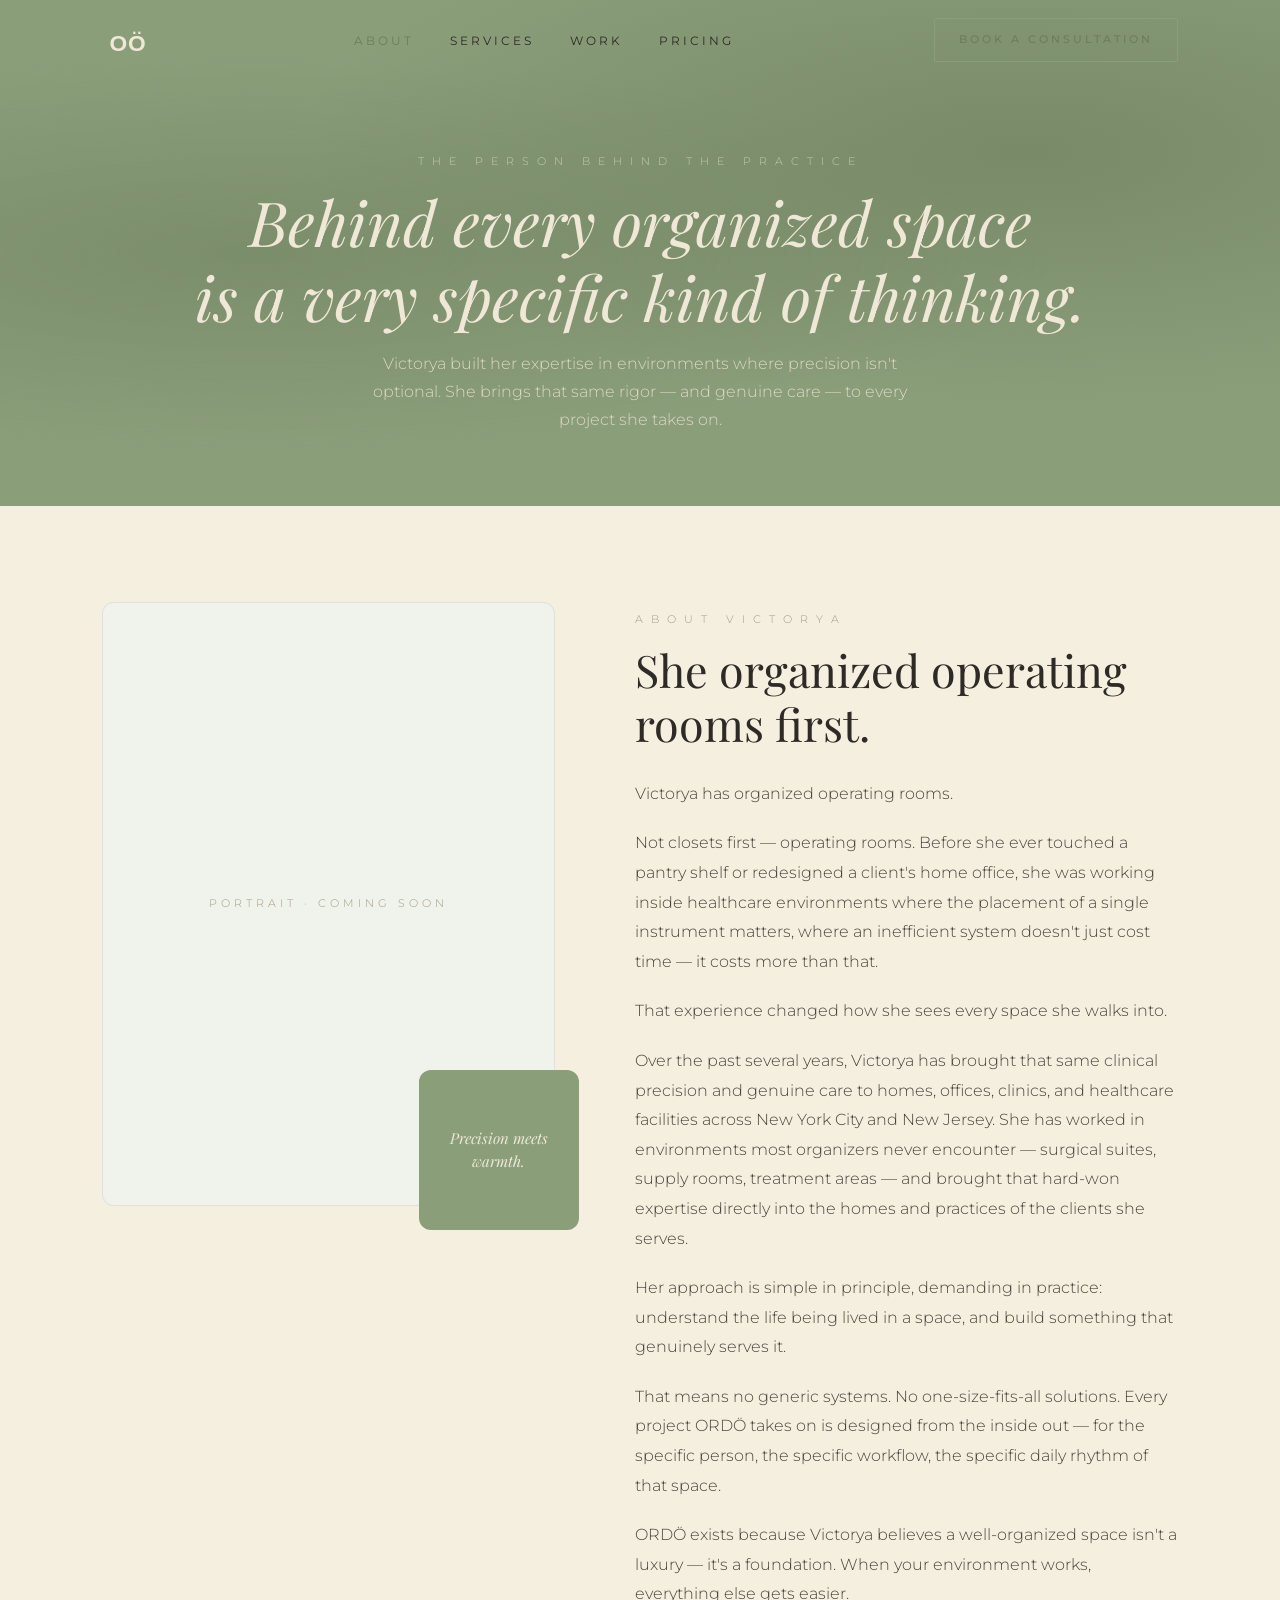
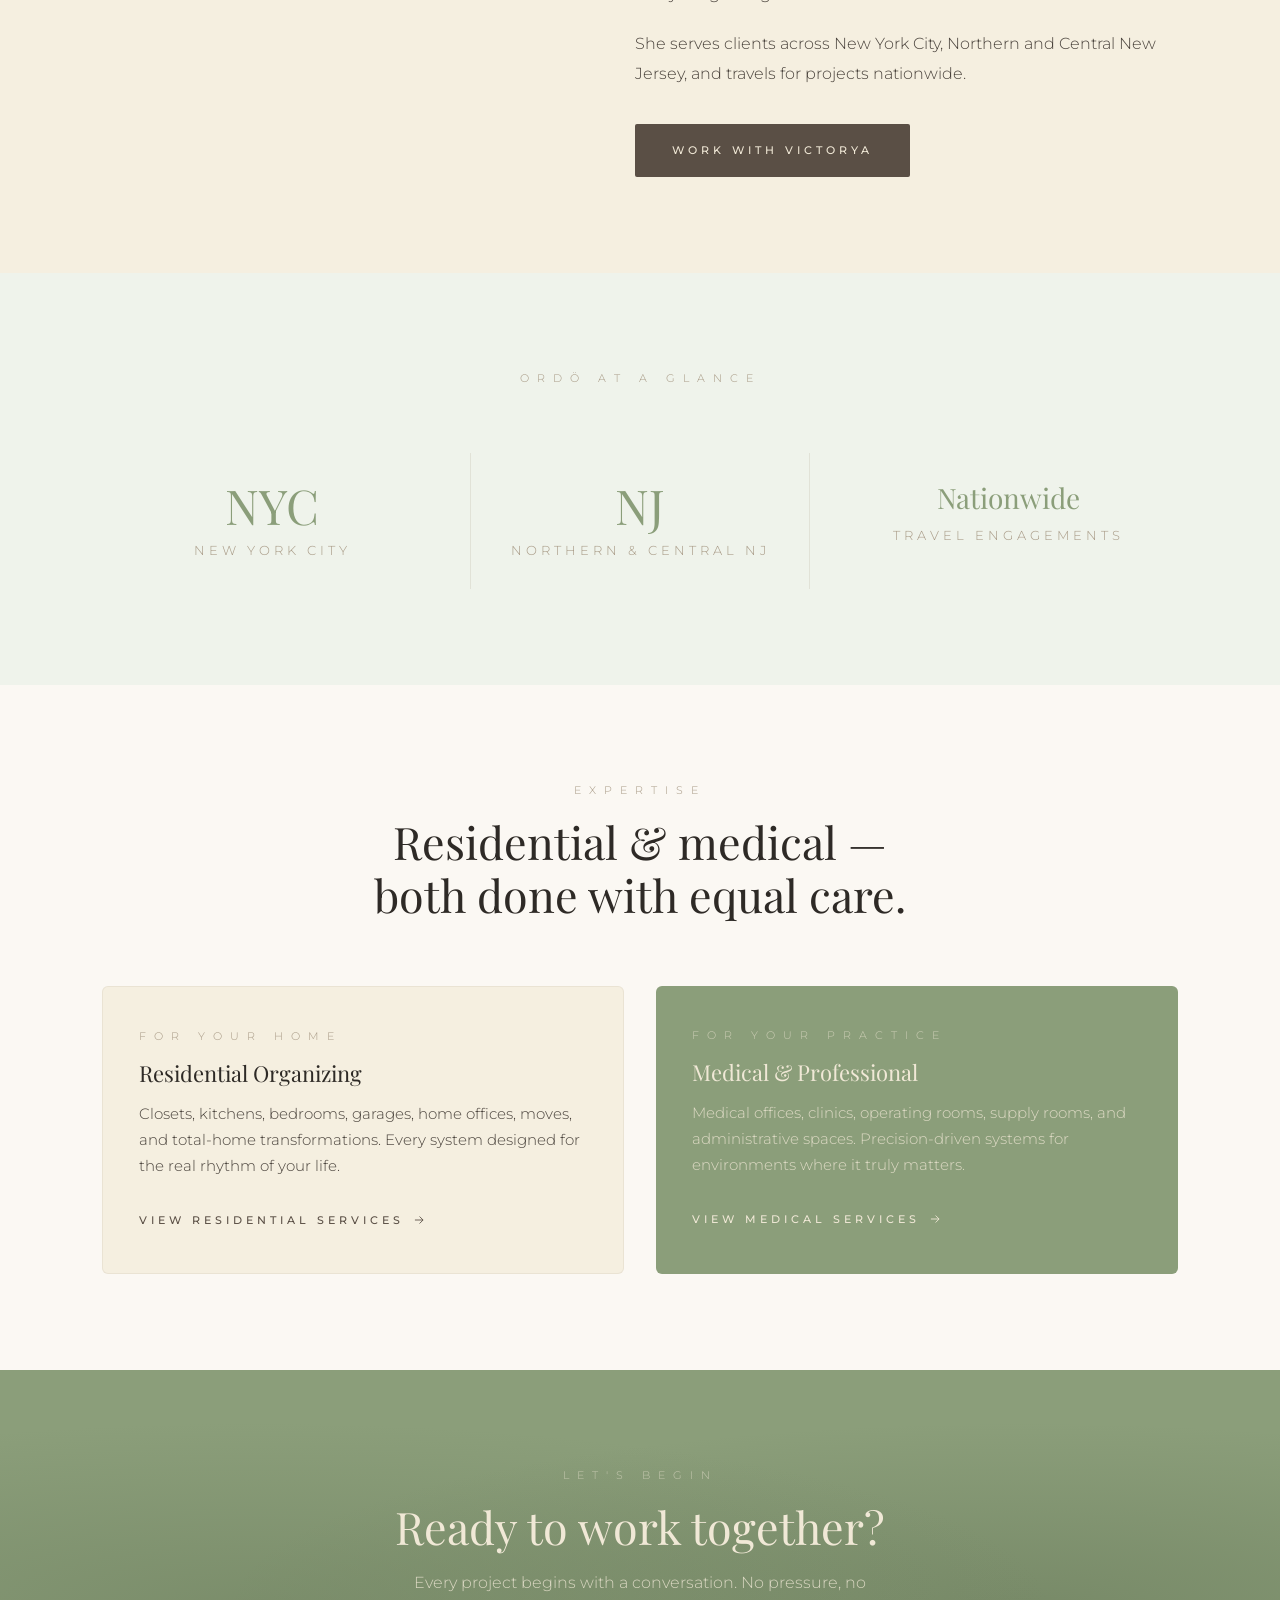
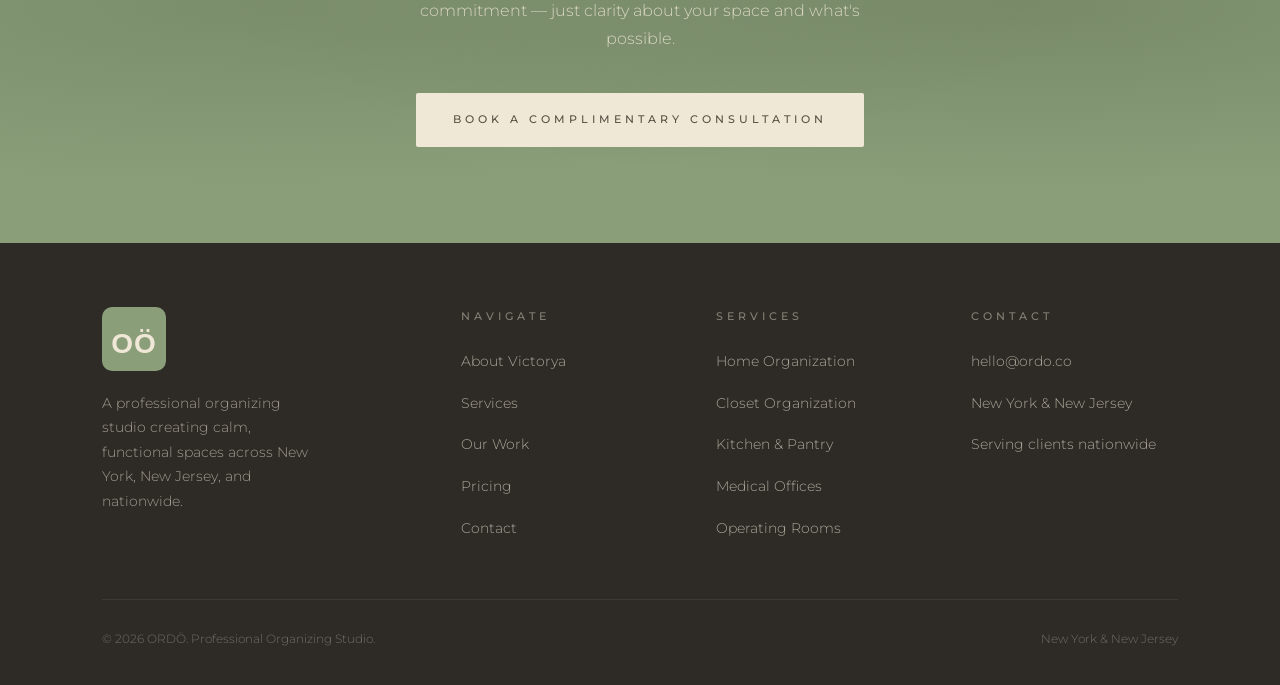
==== about.html @ 3a84edd9 "Phase 2 complete: full website build — all pages, CSS design system, and JS Built all six pages (ind" ====
<!DOCTYPE html>
<html lang="en">
<head>
  <meta charset="UTF-8">
  <meta name="viewport" content="width=device-width, initial-scale=1.0">
  <title>About Victorya · ORDÖ Professional Organizing</title>
  <meta name="description" content="Meet Victorya — the professional organizer behind ORDÖ. With experience in operating rooms, clinics, and luxury residences across NYC and NJ, she brings precision and care to every space.">
  <link rel="canonical" href="https://ordo.co/about.html">
  <link rel="icon" type="image/svg+xml" href="brand/logo/ordo-favicon.svg">
  <link rel="stylesheet" href="css/style.css">
</head>
<body>

  <!-- Navigation -->
  <header class="nav" id="nav">
    <div class="container">
      <a href="index.html" class="nav-logo" aria-label="ORDÖ Home">
        <img src="brand/logo/ordo-favicon.svg" alt="ORDÖ">
      </a>
      <ul class="nav-links" role="list">
        <li><a href="about.html" class="active">About</a></li>
        <li><a href="services.html">Services</a></li>
        <li><a href="gallery.html">Work</a></li>
        <li><a href="pricing.html">Pricing</a></li>
      </ul>
      <a href="contact.html" class="btn-nav">Book a Consultation</a>
      <button class="nav-toggle" id="nav-toggle" aria-label="Open navigation menu" aria-expanded="false">
        <span></span><span></span><span></span>
      </button>
    </div>
  </header>

  <!-- Mobile Drawer -->
  <div class="nav-drawer" id="nav-drawer" role="dialog" aria-label="Navigation menu" aria-hidden="true">
    <button class="nav-drawer-close" id="nav-drawer-close" aria-label="Close navigation menu">&times;</button>
    <nav>
      <a href="about.html">About</a>
      <a href="services.html">Services</a>
      <a href="gallery.html">Work</a>
      <a href="pricing.html">Pricing</a>
    </nav>
    <a href="contact.html" class="btn btn-dark">Book a Consultation</a>
  </div>

  <main>

    <!-- ── Page Hero ── -->
    <div class="page-hero">
      <div class="container">
        <span class="eyebrow" style="color:rgba(240,232,214,.65)">The Person Behind the Practice</span>
        <h1>Behind every organized space<br>is a very specific kind of thinking.</h1>
        <p>Victorya built her expertise in environments where precision isn't optional. She brings that same rigor — and genuine care — to every project she takes on.</p>
      </div>
    </div>

    <!-- ── About Content ── -->
    <section class="section-cream" aria-label="About Victorya">
      <div class="container">
        <div class="about-grid">

          <!-- Image -->
          <div class="about-image-wrap fade-up">
            <div class="about-image-placeholder" role="img" aria-label="Portrait of Victorya — coming soon">
              <span>Portrait · Coming Soon</span>
            </div>
            <div class="about-accent">
              <p>Precision meets warmth.</p>
            </div>
          </div>

          <!-- Text -->
          <div class="about-content fade-up">
            <span class="eyebrow">About Victorya</span>
            <h2>She organized operating rooms first.</h2>

            <p>Victorya has organized operating rooms.</p>

            <p>Not closets first — operating rooms. Before she ever touched a pantry shelf or redesigned a client's home office, she was working inside healthcare environments where the placement of a single instrument matters, where an inefficient system doesn't just cost time — it costs more than that.</p>

            <p>That experience changed how she sees every space she walks into.</p>

            <p>Over the past several years, Victorya has brought that same clinical precision and genuine care to homes, offices, clinics, and healthcare facilities across New York City and New Jersey. She has worked in environments most organizers never encounter — surgical suites, supply rooms, treatment areas — and brought that hard-won expertise directly into the homes and practices of the clients she serves.</p>

            <p>Her approach is simple in principle, demanding in practice: understand the life being lived in a space, and build something that genuinely serves it.</p>

            <p>That means no generic systems. No one-size-fits-all solutions. Every project ORDÖ takes on is designed from the inside out — for the specific person, the specific workflow, the specific daily rhythm of that space.</p>

            <p>ORDÖ exists because Victorya believes a well-organized space isn't a luxury — it's a foundation. When your environment works, everything else gets easier.</p>

            <p>She serves clients across New York City, Northern and Central New Jersey, and travels for projects nationwide.</p>

            <a href="contact.html" class="btn btn-dark">Work with Victorya</a>
          </div>

        </div>
      </div>
    </section>

    <!-- ── Credentials Strip ── -->
    <section class="section-tint" aria-label="ORDÖ at a glance">
      <div class="container">
        <div class="section-header fade-up">
          <span class="eyebrow">ORDÖ at a Glance</span>
        </div>
        <div class="grid-3 fade-up">
          <div style="text-align:center; padding: 28px 20px;">
            <div style="font-family:var(--font-display); font-size:48px; font-weight:400; color:var(--sage); line-height:1; margin-bottom:10px;">NYC</div>
            <div style="font-size:13px; letter-spacing:4px; text-transform:uppercase; color:var(--taupe);">New York City</div>
          </div>
          <div style="text-align:center; padding: 28px 20px; border-left:1px solid rgba(168,154,134,.2); border-right:1px solid rgba(168,154,134,.2);">
            <div style="font-family:var(--font-display); font-size:48px; font-weight:400; color:var(--sage); line-height:1; margin-bottom:10px;">NJ</div>
            <div style="font-size:13px; letter-spacing:4px; text-transform:uppercase; color:var(--taupe);">Northern &amp; Central NJ</div>
          </div>
          <div style="text-align:center; padding: 28px 20px;">
            <div style="font-family:var(--font-display); font-size:28px; font-weight:400; color:var(--sage); line-height:1.2; margin-bottom:10px;">Nationwide</div>
            <div style="font-size:13px; letter-spacing:4px; text-transform:uppercase; color:var(--taupe);">Travel Engagements</div>
          </div>
        </div>
      </div>
    </section>

    <!-- ── Dual Expertise Preview ── -->
    <section class="section-linen" aria-label="Areas of expertise">
      <div class="container">
        <div class="section-header fade-up">
          <span class="eyebrow">Expertise</span>
          <h2>Residential &amp; medical —<br>both done with equal care.</h2>
        </div>
        <div class="grid-2 fade-up">
          <div style="padding: 40px 36px; background: var(--cream); border-radius: var(--radius); border: 1px solid rgba(168,154,134,.15);">
            <span class="eyebrow">For Your Home</span>
            <h3 style="font-size:22px; margin-bottom:14px;">Residential Organizing</h3>
            <p style="font-size:15px; margin-bottom:24px;">Closets, kitchens, bedrooms, garages, home offices, moves, and total-home transformations. Every system designed for the real rhythm of your life.</p>
            <a href="services.html#residential" style="font-size:11px; font-weight:500; letter-spacing:4px; text-transform:uppercase; color:var(--espresso); display:inline-flex; align-items:center; gap:8px; transition:gap .2s;" onmouseover="this.style.gap='14px'" onmouseout="this.style.gap='8px'">
              View Residential Services
              <svg viewBox="0 0 24 24" fill="none" stroke="currentColor" stroke-width="1.5" width="14" height="14" aria-hidden="true"><path d="M5 12h14M13 6l6 6-6 6"/></svg>
            </a>
          </div>
          <div style="padding: 40px 36px; background: var(--sage); border-radius: var(--radius);">
            <span class="eyebrow" style="color:rgba(240,232,214,.65);">For Your Practice</span>
            <h3 style="font-size:22px; margin-bottom:14px; color:var(--ivory);">Medical &amp; Professional</h3>
            <p style="font-size:15px; color:rgba(240,232,214,.82); margin-bottom:24px;">Medical offices, clinics, operating rooms, supply rooms, and administrative spaces. Precision-driven systems for environments where it truly matters.</p>
            <a href="services.html#medical" style="font-size:11px; font-weight:500; letter-spacing:4px; text-transform:uppercase; color:var(--ivory); display:inline-flex; align-items:center; gap:8px; transition:gap .2s;" onmouseover="this.style.gap='14px'" onmouseout="this.style.gap='8px'">
              View Medical Services
              <svg viewBox="0 0 24 24" fill="none" stroke="currentColor" stroke-width="1.5" width="14" height="14" aria-hidden="true"><path d="M5 12h14M13 6l6 6-6 6"/></svg>
            </a>
          </div>
        </div>
      </div>
    </section>

    <!-- ── CTA ── -->
    <section class="cta-section" aria-label="Work with Victorya">
      <div class="container">
        <span class="eyebrow" style="color:rgba(240,232,214,.6)">Let's Begin</span>
        <h2>Ready to work together?</h2>
        <p>Every project begins with a conversation. No pressure, no commitment — just clarity about your space and what's possible.</p>
        <a href="contact.html" class="btn btn-primary">Book a Complimentary Consultation</a>
      </div>
    </section>

  </main>

  <!-- ── Footer ── -->
  <footer>
    <div class="container">
      <div class="footer-grid">
        <div>
          <div class="footer-logo">
            <img src="brand/logo/ordo-favicon.svg" alt="ORDÖ">
          </div>
          <p class="footer-tagline">A professional organizing studio creating calm, functional spaces across New York, New Jersey, and nationwide.</p>
        </div>
        <div class="footer-col">
          <h5>Navigate</h5>
          <ul role="list">
            <li><a href="about.html">About Victorya</a></li>
            <li><a href="services.html">Services</a></li>
            <li><a href="gallery.html">Our Work</a></li>
            <li><a href="pricing.html">Pricing</a></li>
            <li><a href="contact.html">Contact</a></li>
          </ul>
        </div>
        <div class="footer-col">
          <h5>Services</h5>
          <ul role="list">
            <li><a href="services.html#residential">Home Organization</a></li>
            <li><a href="services.html#residential">Closet Organization</a></li>
            <li><a href="services.html#residential">Kitchen &amp; Pantry</a></li>
            <li><a href="services.html#medical">Medical Offices</a></li>
            <li><a href="services.html#medical">Operating Rooms</a></li>
          </ul>
        </div>
        <div class="footer-col">
          <h5>Contact</h5>
          <ul role="list">
            <li><a href="mailto:hello@ordo.co">hello@ordo.co</a></li>
            <li><a href="contact.html">New York &amp; New Jersey</a></li>
            <li><a href="contact.html">Serving clients nationwide</a></li>
          </ul>
        </div>
      </div>
      <div class="footer-bottom">
        <p>&copy; 2026 ORDÖ. Professional Organizing Studio.</p>
        <p>New York &amp; New Jersey</p>
      </div>
    </div>
  </footer>

  <script src="js/main.js"></script>
</body>
</html>
---- css/style.css ----
/* ─────────────────────────────────────────────
   ORDÖ · Design System
   ───────────────────────────────────────────── */

@import url('https://fonts.googleapis.com/css2?family=Playfair+Display:ital,wght@0,400;0,500;0,600;1,400;1,500&family=Montserrat:wght@200;300;400;500;600;700&display=swap');

/* ── Variables ── */
:root {
  --sage:        #8B9E7A;
  --sage-dark:   #6B7D5C;
  --sage-pale:   #C8D4BD;
  --sage-tint:   #EFF3EB;
  --cream:       #F5EFE0;
  --linen:       #FBF8F3;
  --ivory:       #F0E8D6;
  --charcoal:    #2E2A26;
  --charcoal-lt: #4A433C;
  --taupe:       #A89A86;
  --espresso:    #5A4F45;
  --white:       #FFFFFF;

  --font-display: 'Playfair Display', Georgia, serif;
  --font-body:    'Montserrat', Helvetica, Arial, sans-serif;

  --radius:   6px;
  --radius-lg: 12px;
  --shadow:   0 2px 24px rgba(46,42,38,.07);
  --shadow-md: 0 8px 40px rgba(46,42,38,.11);

  --nav-h: 80px;
  --max-w: 1140px;
  --section-py: 96px;
}

/* ── Reset ── */
*, *::before, *::after { box-sizing: border-box; margin: 0; padding: 0; }
html { scroll-behavior: smooth; -webkit-font-smoothing: antialiased; }
body {
  font-family: var(--font-body);
  font-weight: 300;
  font-size: 17px;
  line-height: 1.75;
  color: var(--charcoal);
  background: var(--cream);
}
img { display: block; max-width: 100%; }
a { color: inherit; text-decoration: none; }
ul { list-style: none; }
button { cursor: pointer; border: none; background: none; font-family: inherit; }

/* ── Typography ── */
h1, h2, h3, h4 {
  font-family: var(--font-display);
  font-weight: 400;
  line-height: 1.2;
  color: var(--charcoal);
}
h1 { font-size: clamp(36px, 5vw, 62px); }
h2 { font-size: clamp(28px, 3.5vw, 46px); }
h3 { font-size: clamp(20px, 2.5vw, 28px); }
h4 { font-size: 20px; }
p  { color: var(--charcoal-lt); }

.eyebrow {
  font-size: 11px;
  font-weight: 300;
  letter-spacing: 8px;
  text-transform: uppercase;
  color: var(--taupe);
  display: block;
  margin-bottom: 14px;
}
.lead {
  font-size: 19px;
  line-height: 1.8;
  color: var(--charcoal-lt);
  max-width: 640px;
}

/* ── Layout ── */
.container {
  width: 100%;
  max-width: var(--max-w);
  margin: 0 auto;
  padding: 0 32px;
}
section { padding: var(--section-py) 0; }
.section-linen  { background: var(--linen); }
.section-sage   { background: var(--sage); }
.section-cream  { background: var(--cream); }
.section-tint   { background: var(--sage-tint); }

.grid-2 { display: grid; grid-template-columns: 1fr 1fr; gap: 32px; }
.grid-3 { display: grid; grid-template-columns: repeat(3, 1fr); gap: 28px; }
.grid-4 { display: grid; grid-template-columns: repeat(4, 1fr); gap: 24px; }

/* ── Navigation ── */
.nav {
  position: fixed;
  top: 0; left: 0; right: 0;
  z-index: 100;
  height: var(--nav-h);
  display: flex;
  align-items: center;
  transition: background .35s ease, box-shadow .35s ease;
}
.nav.scrolled {
  background: rgba(245,239,224,.96);
  backdrop-filter: blur(12px);
  box-shadow: 0 1px 0 rgba(168,154,134,.2);
}
.nav .container {
  display: flex;
  align-items: center;
  justify-content: space-between;
}
.nav-logo {
  height: 52px;
  width: 52px;
  border-radius: 8px;
  overflow: hidden;
  flex-shrink: 0;
}
.nav-logo img { width: 100%; height: 100%; object-fit: cover; }
.nav-links {
  display: flex;
  align-items: center;
  gap: 36px;
}
.nav-links a {
  font-size: 12px;
  font-weight: 400;
  letter-spacing: 3px;
  text-transform: uppercase;
  color: var(--charcoal);
  transition: color .2s;
  position: relative;
}
.nav-links a::after {
  content: '';
  position: absolute;
  bottom: -3px; left: 0; right: 0;
  height: 1px;
  background: var(--sage);
  transform: scaleX(0);
  transform-origin: left;
  transition: transform .25s ease;
}
.nav-links a:hover { color: var(--sage-dark); }
.nav-links a:hover::after { transform: scaleX(1); }
.nav .btn-nav {
  font-size: 11px;
  font-weight: 500;
  letter-spacing: 3px;
  text-transform: uppercase;
  padding: 11px 24px;
  border: 1px solid var(--sage);
  color: var(--sage-dark);
  border-radius: 2px;
  transition: all .25s;
}
.nav .btn-nav:hover {
  background: var(--sage);
  color: var(--ivory);
}
.nav-toggle {
  display: none;
  flex-direction: column;
  gap: 5px;
  padding: 4px;
}
.nav-toggle span {
  display: block;
  width: 24px;
  height: 1.5px;
  background: var(--charcoal);
  transition: all .3s;
}

/* ── Hero ── */
.hero {
  min-height: 100vh;
  background: var(--sage);
  background-image:
    radial-gradient(ellipse at 15% 60%, rgba(107,125,92,.55) 0%, transparent 55%),
    radial-gradient(ellipse at 85% 25%, rgba(139,158,122,.35) 0%, transparent 50%),
    radial-gradient(ellipse at 55% 85%, rgba(91,108,77,.45) 0%, transparent 50%);
  display: flex;
  align-items: center;
  justify-content: center;
  text-align: center;
  padding: calc(var(--nav-h) + 60px) 32px 80px;
  position: relative;
  overflow: hidden;
}
.hero::before {
  content: '';
  position: absolute;
  inset: 0;
  background: url("data:image/svg+xml,%3Csvg xmlns='http://www.w3.org/2000/svg' width='400' height='400'%3E%3Cfilter id='n'%3E%3CfeTurbulence type='fractalNoise' baseFrequency='0.65' numOctaves='4' seed='5'/%3E%3CfeColorMatrix values='0 0 0 0 0 0 0 0 0 0 0 0 0 0 0 0 0 0 0.04 0'/%3E%3C/filter%3E%3Crect width='100%25' height='100%25' filter='url(%23n)'/%3E%3C/svg%3E");
  pointer-events: none;
}
.hero-inner { position: relative; max-width: 800px; }
.hero-logo {
  width: clamp(160px, 30vw, 260px);
  border-radius: var(--radius-lg);
  margin: 0 auto 44px;
  box-shadow: 0 8px 48px rgba(46,42,38,.2);
}
.hero h1 {
  color: var(--ivory);
  font-style: italic;
  font-weight: 400;
  margin-bottom: 22px;
}
.hero p {
  color: rgba(240,232,214,.82);
  font-size: 16px;
  font-weight: 300;
  letter-spacing: .5px;
  max-width: 520px;
  margin: 0 auto 44px;
}
.hero-btns {
  display: flex;
  gap: 16px;
  justify-content: center;
  flex-wrap: wrap;
}

/* ── Buttons ── */
.btn {
  display: inline-block;
  font-family: var(--font-body);
  font-size: 11px;
  font-weight: 500;
  letter-spacing: 4px;
  text-transform: uppercase;
  padding: 16px 36px;
  border-radius: 2px;
  transition: all .25s ease;
  white-space: nowrap;
}
.btn-primary {
  background: var(--ivory);
  color: var(--espresso);
  border: 1px solid transparent;
}
.btn-primary:hover {
  background: transparent;
  border-color: var(--ivory);
  color: var(--ivory);
}
.btn-outline-light {
  background: transparent;
  color: var(--ivory);
  border: 1px solid rgba(240,232,214,.5);
}
.btn-outline-light:hover {
  background: rgba(240,232,214,.12);
  border-color: var(--ivory);
}
.btn-dark {
  background: var(--espresso);
  color: var(--ivory);
  border: 1px solid transparent;
}
.btn-dark:hover {
  background: var(--charcoal);
}
.btn-outline-dark {
  background: transparent;
  color: var(--espresso);
  border: 1px solid var(--espresso);
}
.btn-outline-dark:hover {
  background: var(--espresso);
  color: var(--ivory);
}
.btn-sage {
  background: var(--sage);
  color: var(--ivory);
  border: 1px solid transparent;
}
.btn-sage:hover { background: var(--sage-dark); }

/* ── Section headers ── */
.section-header {
  text-align: center;
  margin-bottom: 64px;
}
.section-header h2 { margin-bottom: 16px; }
.section-header .lead {
  margin: 0 auto;
  font-size: 17px;
}

/* ── Dual expertise cards ── */
.expertise-grid {
  display: grid;
  grid-template-columns: 1fr 1fr;
  gap: 0;
  border-radius: var(--radius-lg);
  overflow: hidden;
  box-shadow: var(--shadow-md);
}
.expertise-card {
  padding: 64px 52px;
  display: flex;
  flex-direction: column;
  gap: 20px;
}
.expertise-card.residential { background: var(--linen); }
.expertise-card.medical     { background: var(--sage); }
.expertise-card .tag {
  font-size: 10px;
  font-weight: 500;
  letter-spacing: 6px;
  text-transform: uppercase;
}
.expertise-card.residential .tag { color: var(--taupe); }
.expertise-card.medical     .tag { color: rgba(240,232,214,.7); }
.expertise-card h3 { line-height: 1.25; }
.expertise-card.medical h3 { color: var(--ivory); }
.expertise-card p { font-size: 15px; line-height: 1.8; }
.expertise-card.medical p { color: rgba(240,232,214,.82); }
.expertise-link {
  font-size: 11px;
  font-weight: 500;
  letter-spacing: 4px;
  text-transform: uppercase;
  display: inline-flex;
  align-items: center;
  gap: 10px;
  margin-top: 8px;
  transition: gap .2s;
}
.expertise-card.residential .expertise-link { color: var(--espresso); }
.expertise-card.medical     .expertise-link { color: var(--ivory); }
.expertise-link:hover { gap: 16px; }

/* ── Process steps ── */
.process-grid {
  display: grid;
  grid-template-columns: repeat(3, 1fr);
  gap: 2px;
}
.process-step {
  padding: 52px 40px;
  background: var(--linen);
  position: relative;
}
.process-step:nth-child(2) { background: var(--sage); }
.process-num {
  font-family: var(--font-display);
  font-size: 64px;
  font-weight: 400;
  line-height: 1;
  color: var(--sage-pale);
  margin-bottom: 20px;
  display: block;
}
.process-step:nth-child(2) .process-num { color: rgba(200,212,189,.35); }
.process-step h4 { margin-bottom: 12px; }
.process-step:nth-child(2) h4 { color: var(--ivory); }
.process-step:nth-child(2) p  { color: rgba(240,232,214,.8); }
.process-step p { font-size: 15px; }

/* ── Why ORDÖ (4 pillars) ── */
.pillars-grid {
  display: grid;
  grid-template-columns: repeat(4, 1fr);
  gap: 28px;
}
.pillar {
  padding: 36px 28px;
  border: 1px solid rgba(168,154,134,.2);
  border-radius: var(--radius);
  transition: border-color .25s, box-shadow .25s;
}
.pillar:hover {
  border-color: var(--sage-pale);
  box-shadow: var(--shadow);
}
.pillar-icon {
  width: 40px;
  height: 40px;
  display: flex;
  align-items: center;
  justify-content: center;
  margin-bottom: 18px;
}
.pillar-icon svg { width: 28px; height: 28px; stroke: var(--sage); fill: none; stroke-width: 1.5; stroke-linecap: round; stroke-linejoin: round; }
.pillar h4 { font-size: 17px; margin-bottom: 10px; }
.pillar p { font-size: 14px; line-height: 1.75; }

/* ── Mission strip ── */
.mission-strip {
  background: var(--charcoal);
  padding: 72px 32px;
  text-align: center;
}
.mission-strip blockquote {
  font-family: var(--font-display);
  font-size: clamp(22px, 3vw, 36px);
  font-style: italic;
  font-weight: 400;
  color: var(--ivory);
  max-width: 760px;
  margin: 0 auto;
  line-height: 1.5;
}

/* ── CTA Section ── */
.cta-section {
  background: var(--sage);
  padding: var(--section-py) 32px;
  text-align: center;
  background-image:
    radial-gradient(ellipse at 20% 50%, rgba(107,125,92,.5) 0%, transparent 55%),
    radial-gradient(ellipse at 80% 50%, rgba(91,108,77,.4) 0%, transparent 55%);
}
.cta-section h2 {
  color: var(--ivory);
  margin-bottom: 16px;
}
.cta-section p {
  color: rgba(240,232,214,.8);
  font-size: 16px;
  max-width: 500px;
  margin: 0 auto 40px;
}

/* ── Services ── */
.service-tabs {
  display: flex;
  gap: 2px;
  margin-bottom: 52px;
  border-radius: 3px;
  overflow: hidden;
  max-width: 500px;
}
.tab-btn {
  flex: 1;
  padding: 14px 20px;
  font-size: 11px;
  font-weight: 500;
  letter-spacing: 3px;
  text-transform: uppercase;
  background: var(--linen);
  color: var(--taupe);
  transition: all .25s;
  border: 1px solid rgba(168,154,134,.2);
  cursor: pointer;
}
.tab-btn.active {
  background: var(--sage);
  color: var(--ivory);
  border-color: var(--sage);
}
.services-grid {
  display: grid;
  grid-template-columns: repeat(3, 1fr);
  gap: 20px;
}
.service-card {
  padding: 36px 30px;
  background: var(--linen);
  border-radius: var(--radius);
  border: 1px solid rgba(168,154,134,.15);
  transition: all .25s;
}
.service-card:hover {
  border-color: var(--sage-pale);
  box-shadow: var(--shadow);
  transform: translateY(-2px);
}
.service-card h4 {
  font-size: 18px;
  margin-bottom: 12px;
  color: var(--charcoal);
}
.service-card p { font-size: 14px; line-height: 1.8; }
.service-num {
  font-family: var(--font-display);
  font-size: 13px;
  color: var(--sage-pale);
  font-weight: 400;
  margin-bottom: 14px;
  display: block;
}

/* ── About ── */
.about-grid {
  display: grid;
  grid-template-columns: 1fr 1.2fr;
  gap: 80px;
  align-items: start;
}
.about-image-wrap {
  position: relative;
}
.about-image-placeholder {
  width: 100%;
  aspect-ratio: 3/4;
  background: var(--sage-tint);
  border-radius: var(--radius-lg);
  display: flex;
  align-items: center;
  justify-content: center;
  border: 1px solid rgba(168,154,134,.2);
}
.about-image-placeholder span {
  font-size: 11px;
  letter-spacing: 4px;
  text-transform: uppercase;
  color: var(--taupe);
}
.about-accent {
  position: absolute;
  bottom: -24px;
  right: -24px;
  width: 160px;
  height: 160px;
  background: var(--sage);
  border-radius: var(--radius-lg);
  display: flex;
  align-items: center;
  justify-content: center;
  padding: 20px;
}
.about-accent p {
  font-family: var(--font-display);
  font-style: italic;
  font-size: 15px;
  color: var(--ivory);
  line-height: 1.5;
  text-align: center;
}
.about-content { padding-top: 8px; }
.about-content h2 { margin-bottom: 28px; }
.about-content p { margin-bottom: 20px; font-size: 16px; line-height: 1.85; }
.about-content p:last-of-type { margin-bottom: 36px; }

/* ── Gallery ── */
.gallery-grid {
  display: grid;
  grid-template-columns: repeat(3, 1fr);
  gap: 4px;
}
.gallery-item {
  aspect-ratio: 1;
  background: var(--sage-tint);
  display: flex;
  align-items: center;
  justify-content: center;
  position: relative;
  overflow: hidden;
  cursor: pointer;
}
.gallery-item::after {
  content: 'Coming Soon';
  font-size: 10px;
  letter-spacing: 4px;
  text-transform: uppercase;
  color: var(--taupe);
}
.gallery-label {
  position: absolute;
  bottom: 0; left: 0; right: 0;
  padding: 10px 14px;
  background: linear-gradient(to top, rgba(46,42,38,.6), transparent);
  font-size: 11px;
  color: var(--ivory);
  letter-spacing: 2px;
  text-transform: uppercase;
  opacity: 0;
  transition: opacity .25s;
}
.gallery-item:hover .gallery-label { opacity: 1; }

/* ── Pricing ── */
.pricing-card {
  max-width: 700px;
  margin: 0 auto;
  background: var(--linen);
  border-radius: var(--radius-lg);
  padding: 64px 72px;
  text-align: center;
  border: 1px solid rgba(168,154,134,.2);
  box-shadow: var(--shadow-md);
}
.pricing-card h2 { margin-bottom: 20px; }
.pricing-card .lead { margin: 0 auto 36px; font-size: 16px; }
.pricing-includes {
  display: flex;
  flex-direction: column;
  gap: 14px;
  text-align: left;
  margin: 36px 0 44px;
  padding: 36px 40px;
  background: var(--sage-tint);
  border-radius: var(--radius);
}
.pricing-includes li {
  display: flex;
  align-items: flex-start;
  gap: 14px;
  font-size: 15px;
  color: var(--charcoal-lt);
}
.pricing-includes li::before {
  content: '';
  width: 18px;
  height: 18px;
  background: var(--sage);
  border-radius: 50%;
  flex-shrink: 0;
  margin-top: 3px;
  background-image: url("data:image/svg+xml,%3Csvg xmlns='http://www.w3.org/2000/svg' viewBox='0 0 18 18' fill='none' stroke='%23F0E8D6' stroke-width='2' stroke-linecap='round' stroke-linejoin='round'%3E%3Cpath d='M4 9l3 3 7-7'/%3E%3C/svg%3E");
  background-size: cover;
}

/* ── Testimonials ── */
.testimonials-grid {
  display: grid;
  grid-template-columns: repeat(3, 1fr);
  gap: 24px;
}
.testimonial-card {
  padding: 40px 36px;
  background: var(--linen);
  border-radius: var(--radius);
  border: 1px solid rgba(168,154,134,.15);
}
.testimonial-quote {
  font-family: var(--font-display);
  font-style: italic;
  font-size: 17px;
  line-height: 1.7;
  color: var(--charcoal);
  margin-bottom: 24px;
}
.testimonial-quote::before { content: '\201C'; }
.testimonial-quote::after  { content: '\201D'; }
.testimonial-attr { font-size: 12px; letter-spacing: 2px; text-transform: uppercase; color: var(--taupe); }
.testimonial-service { font-size: 11px; color: var(--sage); letter-spacing: 1px; margin-top: 4px; }

/* ── Contact ── */
.contact-grid {
  display: grid;
  grid-template-columns: 1fr 1.4fr;
  gap: 80px;
  align-items: start;
}
.contact-info h2 { margin-bottom: 20px; }
.contact-info p { font-size: 16px; margin-bottom: 36px; }
.contact-detail {
  display: flex;
  flex-direction: column;
  gap: 18px;
  margin-bottom: 40px;
}
.contact-detail-item {
  display: flex;
  align-items: center;
  gap: 14px;
  font-size: 15px;
  color: var(--charcoal-lt);
}
.contact-detail-item svg {
  width: 18px; height: 18px;
  stroke: var(--sage); fill: none;
  stroke-width: 1.5; stroke-linecap: round; stroke-linejoin: round;
  flex-shrink: 0;
}
.social-links {
  display: flex;
  gap: 16px;
}
.social-link {
  width: 42px; height: 42px;
  border: 1px solid rgba(168,154,134,.3);
  border-radius: 50%;
  display: flex;
  align-items: center;
  justify-content: center;
  transition: all .25s;
}
.social-link svg { width: 16px; height: 16px; stroke: var(--taupe); fill: none; stroke-width: 1.5; stroke-linecap: round; stroke-linejoin: round; transition: stroke .25s; }
.social-link:hover { background: var(--sage); border-color: var(--sage); }
.social-link:hover svg { stroke: var(--ivory); }

/* ── Form ── */
.form { display: flex; flex-direction: column; gap: 18px; }
.form-group { display: flex; flex-direction: column; gap: 6px; }
.form-row { display: grid; grid-template-columns: 1fr 1fr; gap: 18px; }
label {
  font-size: 11px;
  font-weight: 500;
  letter-spacing: 3px;
  text-transform: uppercase;
  color: var(--taupe);
}
input, select, textarea {
  width: 100%;
  padding: 14px 18px;
  background: var(--linen);
  border: 1px solid rgba(168,154,134,.3);
  border-radius: var(--radius);
  font-family: var(--font-body);
  font-size: 15px;
  font-weight: 300;
  color: var(--charcoal);
  outline: none;
  transition: border-color .2s;
  appearance: none;
}
input:focus, select:focus, textarea:focus {
  border-color: var(--sage);
}
textarea { resize: vertical; min-height: 140px; }
select {
  background-image: url("data:image/svg+xml,%3Csvg xmlns='http://www.w3.org/2000/svg' viewBox='0 0 24 24' fill='none' stroke='%23A89A86' stroke-width='1.5' stroke-linecap='round' stroke-linejoin='round'%3E%3Cpath d='M6 9l6 6 6-6'/%3E%3C/svg%3E");
  background-repeat: no-repeat;
  background-position: right 14px center;
  background-size: 18px;
  padding-right: 44px;
  cursor: pointer;
}
.form-submit { margin-top: 8px; }

/* ── Footer ── */
footer {
  background: var(--charcoal);
  padding: 64px 0 36px;
}
.footer-grid {
  display: grid;
  grid-template-columns: 1.5fr 1fr 1fr 1fr;
  gap: 48px;
  margin-bottom: 56px;
}
.footer-logo {
  width: 64px;
  height: 64px;
  border-radius: 8px;
  overflow: hidden;
  margin-bottom: 20px;
}
.footer-logo img { width: 100%; height: 100%; object-fit: cover; }
.footer-tagline {
  font-size: 14px;
  color: rgba(240,232,214,.6);
  line-height: 1.75;
  max-width: 220px;
}
.footer-col h5 {
  font-family: var(--font-body);
  font-size: 11px;
  font-weight: 500;
  letter-spacing: 4px;
  text-transform: uppercase;
  color: rgba(240,232,214,.45);
  margin-bottom: 20px;
}
.footer-col ul { display: flex; flex-direction: column; gap: 12px; }
.footer-col ul a {
  font-size: 14px;
  color: rgba(240,232,214,.65);
  transition: color .2s;
}
.footer-col ul a:hover { color: var(--ivory); }
.footer-bottom {
  padding-top: 28px;
  border-top: 1px solid rgba(240,232,214,.08);
  display: flex;
  justify-content: space-between;
  align-items: center;
  flex-wrap: wrap;
  gap: 16px;
}
.footer-bottom p {
  font-size: 12px;
  color: rgba(240,232,214,.35);
}

/* ── Animations ── */
.fade-up {
  opacity: 0;
  transform: translateY(28px);
  transition: opacity .7s ease, transform .7s ease;
}
.fade-up.visible {
  opacity: 1;
  transform: translateY(0);
}
.fade-up:nth-child(2) { transition-delay: .1s; }
.fade-up:nth-child(3) { transition-delay: .2s; }
.fade-up:nth-child(4) { transition-delay: .3s; }

/* ── Page header (inner pages) ── */
.page-hero {
  padding: calc(var(--nav-h) + 72px) 32px 72px;
  background: var(--sage);
  background-image:
    radial-gradient(ellipse at 20% 50%, rgba(107,125,92,.5) 0%, transparent 55%),
    radial-gradient(ellipse at 80% 30%, rgba(91,108,77,.4) 0%, transparent 50%);
  text-align: center;
}
.page-hero h1 { color: var(--ivory); font-style: italic; }
.page-hero p  { color: rgba(240,232,214,.8); font-size: 16px; max-width: 560px; margin: 16px auto 0; }

/* ── Responsive ── */
@media (max-width: 1024px) {
  :root { --section-py: 72px; }
  .pillars-grid { grid-template-columns: 1fr 1fr; }
  .footer-grid  { grid-template-columns: 1fr 1fr; gap: 36px; }
}

@media (max-width: 820px) {
  .expertise-grid  { grid-template-columns: 1fr; }
  .process-grid    { grid-template-columns: 1fr; }
  .grid-2          { grid-template-columns: 1fr; }
  .grid-3          { grid-template-columns: 1fr 1fr; }
  .services-grid   { grid-template-columns: 1fr 1fr; }
  .testimonials-grid { grid-template-columns: 1fr; }
  .about-grid      { grid-template-columns: 1fr; gap: 48px; }
  .contact-grid    { grid-template-columns: 1fr; gap: 48px; }
  .gallery-grid    { grid-template-columns: 1fr 1fr; }
  .about-image-wrap { max-width: 420px; }
}

@media (max-width: 640px) {
  :root { --section-py: 56px; --nav-h: 68px; }
  .container { padding: 0 20px; }
  .nav-links, .nav .btn-nav { display: none; }
  .nav-toggle { display: flex; }
  .grid-3, .services-grid, .gallery-grid, .pillars-grid { grid-template-columns: 1fr; }
  .form-row { grid-template-columns: 1fr; }
  .pricing-card { padding: 40px 28px; }
  .footer-grid  { grid-template-columns: 1fr; }
}

/* ── Nav on hero (transparent over sage) ── */
.nav-hero:not(.scrolled) .nav-links a { color: var(--ivory); opacity: .88; }
.nav-hero:not(.scrolled) .nav-links a:hover { color: var(--ivory); opacity: 1; }
.nav-hero:not(.scrolled) .nav-links a::after { background: rgba(240,232,214,.7); }
.nav-hero:not(.scrolled) .btn-nav { color: var(--ivory); border-color: rgba(240,232,214,.5); }
.nav-hero:not(.scrolled) .btn-nav:hover { background: rgba(240,232,214,.12); border-color: var(--ivory); color: var(--ivory); }
.nav-hero:not(.scrolled) .nav-toggle span { background: var(--ivory); }

/* ── Nav active link ── */
.nav-links a.active::after { transform: scaleX(1); }
.nav-links a.active { color: var(--sage-dark); }
.nav-hero:not(.scrolled) .nav-links a.active { color: var(--ivory); opacity: 1; }

/* ── Mobile Nav Drawer ── */
.nav-drawer {
  position: fixed;
  inset: 0;
  background: var(--cream);
  z-index: 200;
  transform: translateX(100%);
  transition: transform .35s ease;
  display: flex;
  flex-direction: column;
  padding: 32px;
}
.nav-drawer.open { transform: translateX(0); }
.nav-drawer-close {
  align-self: flex-end;
  font-size: 28px;
  color: var(--charcoal);
  line-height: 1;
  padding: 4px;
}
.nav-drawer nav {
  display: flex;
  flex-direction: column;
  gap: 28px;
  margin-top: 48px;
}
.nav-drawer nav a {
  font-size: 28px;
  font-family: var(--font-display);
  font-weight: 400;
  color: var(--charcoal);
}
.nav-drawer .btn {
  margin-top: 40px;
  width: 100%;
  text-align: center;
}
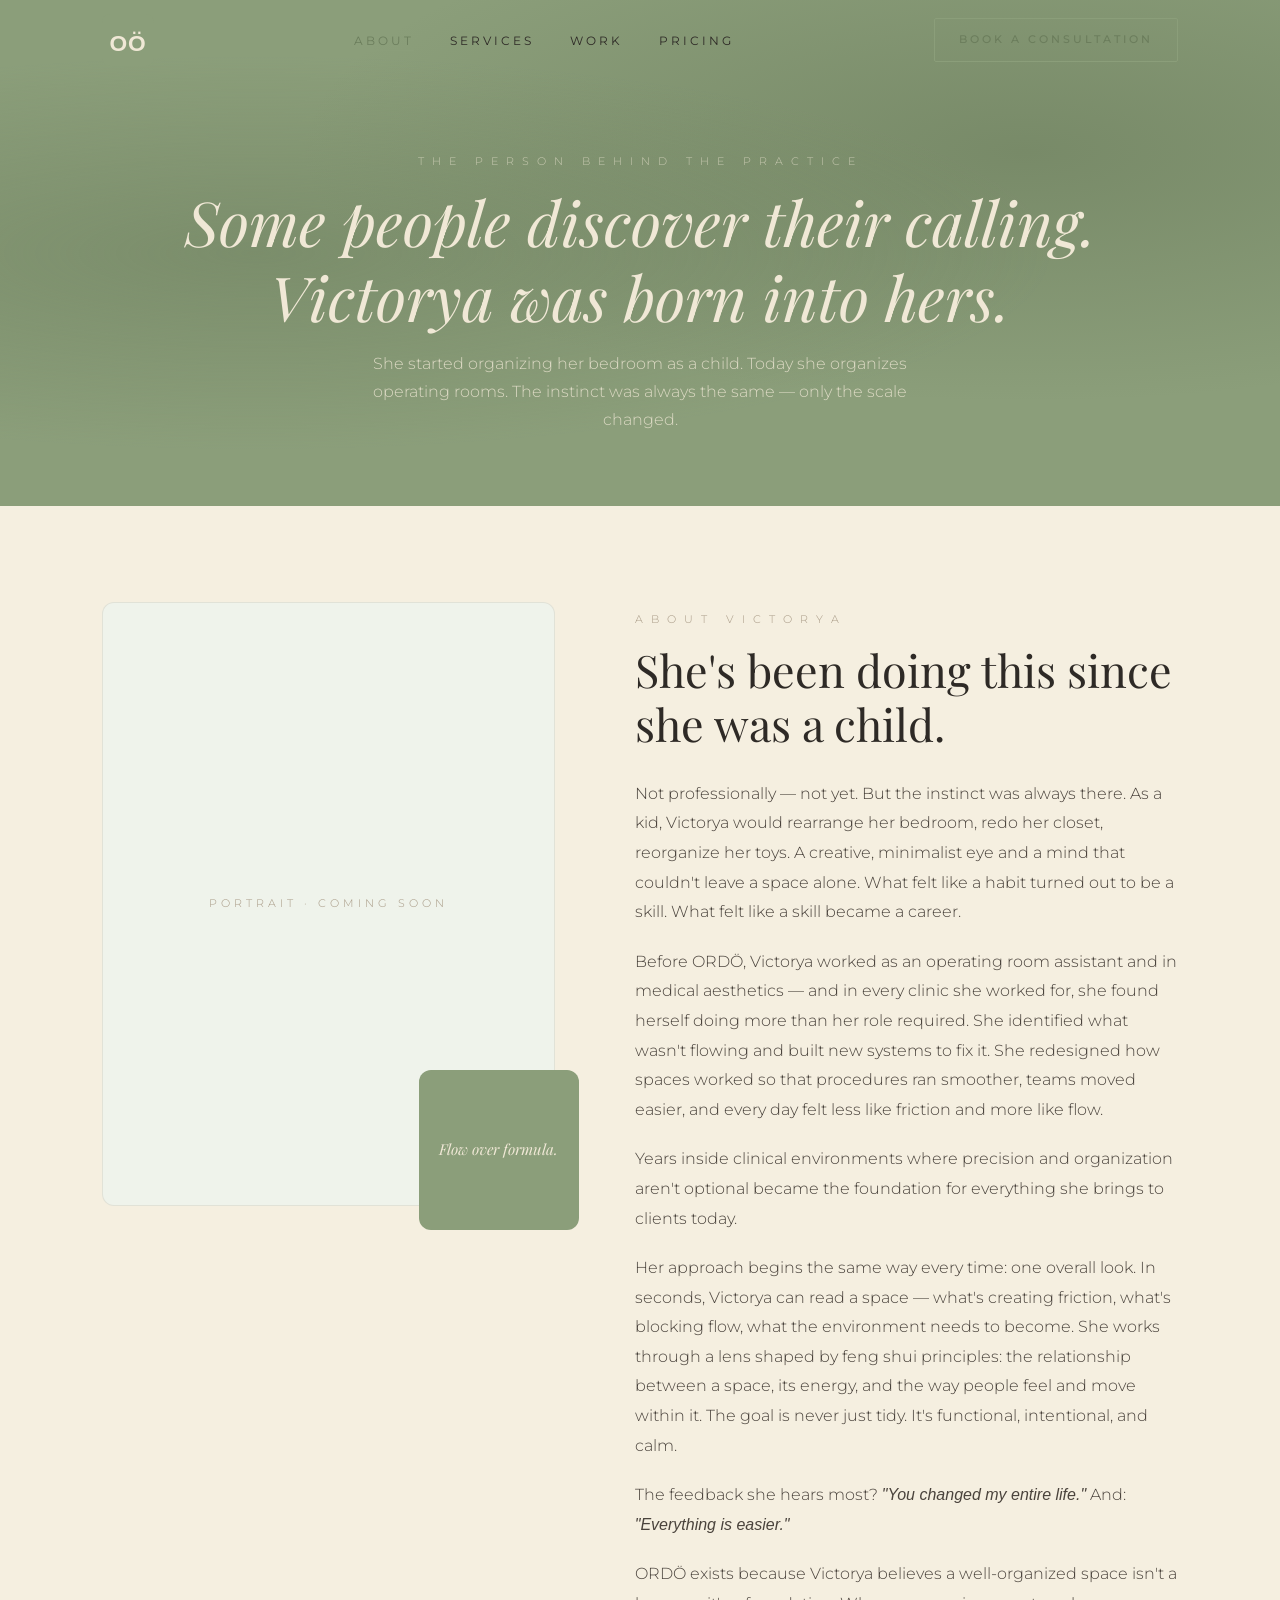
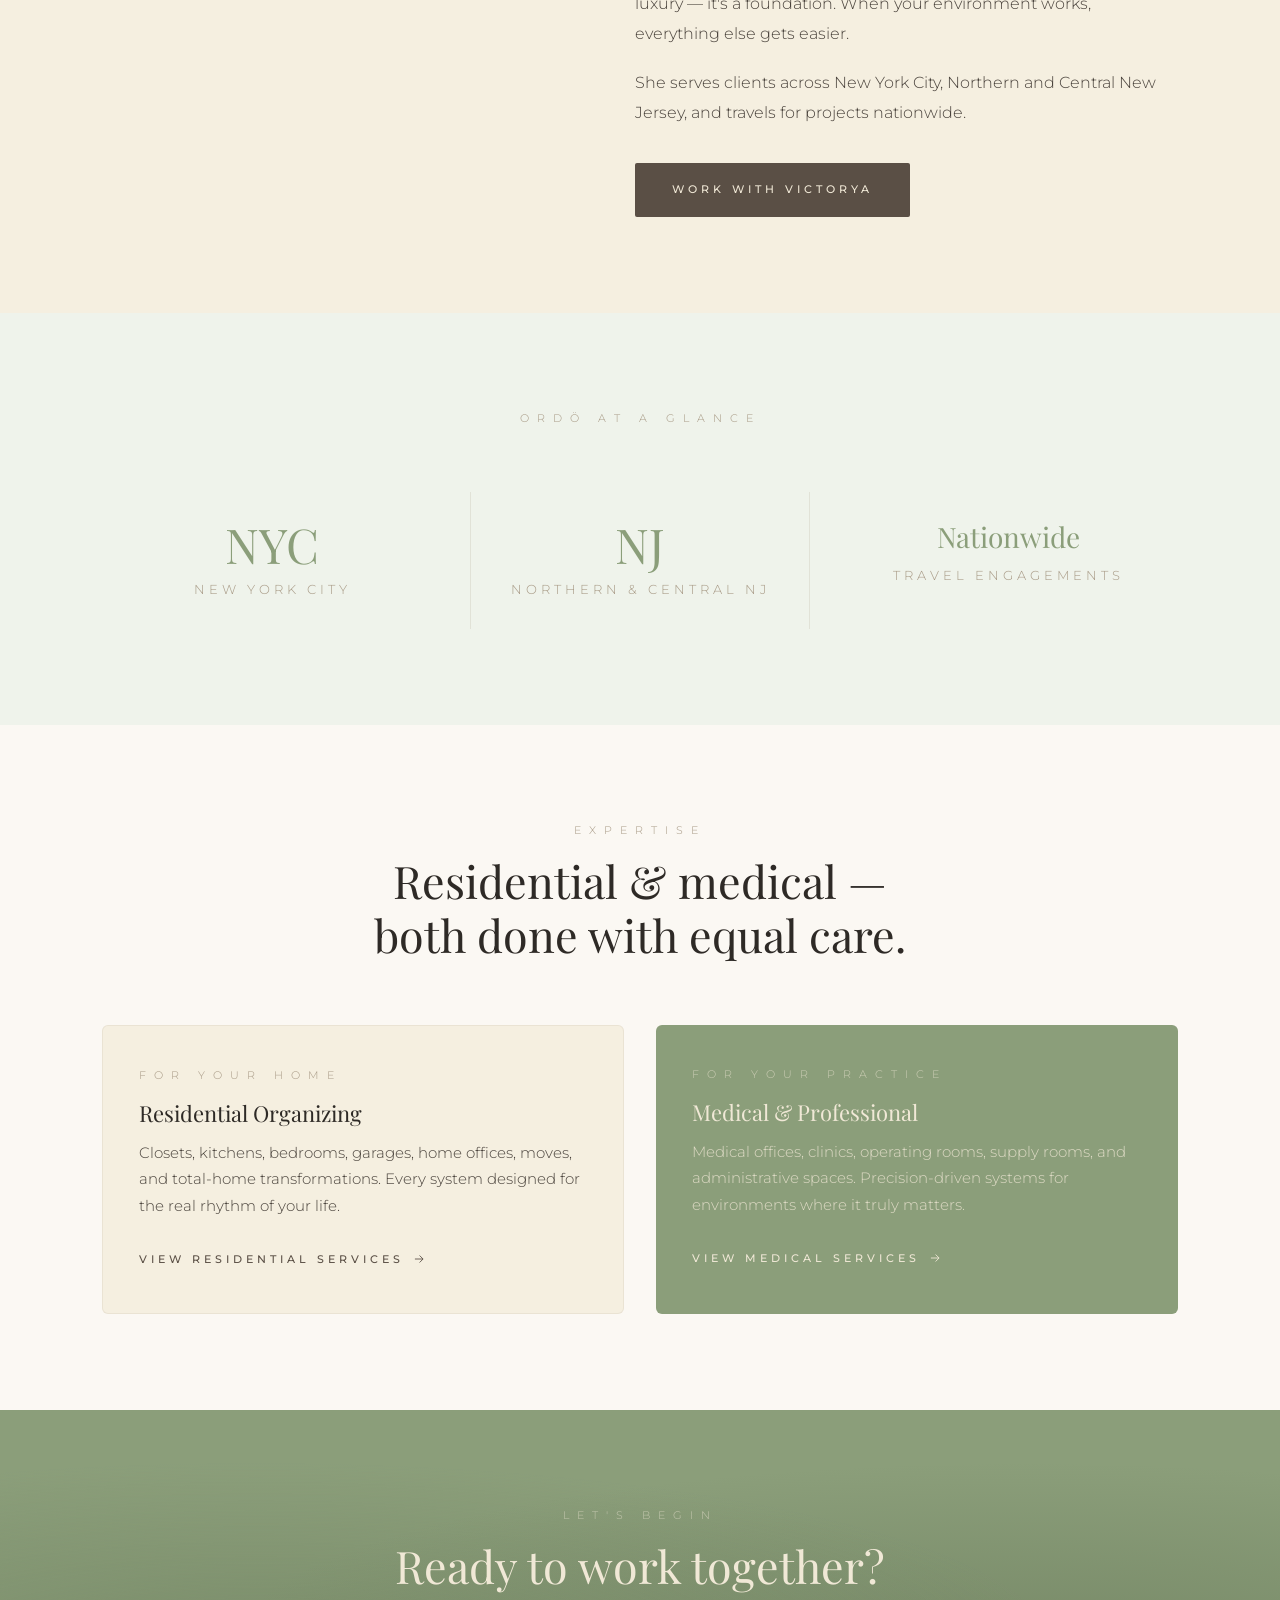
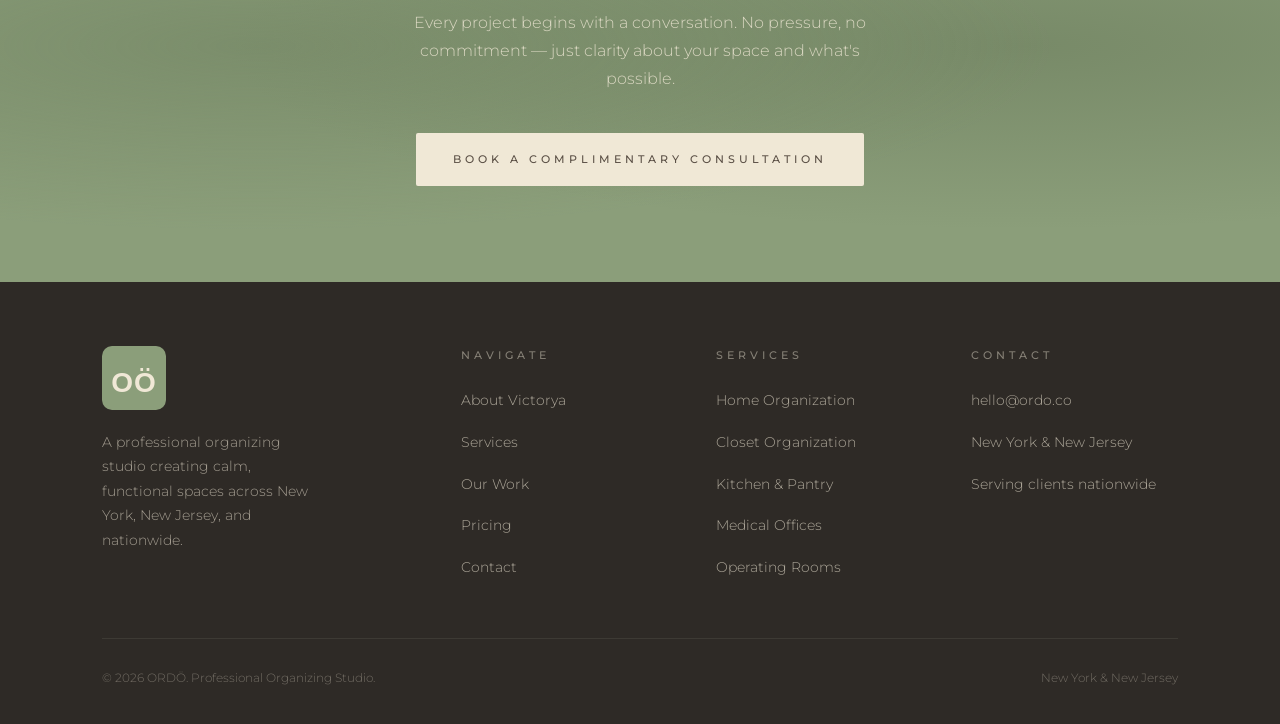
==== commit 84412dec: "Update About copy with Victorya's personal story and intake answers Rewrites the About section with " ====
--- a/about.html
+++ b/about.html
@@ -48,8 +48,8 @@
     <div class="page-hero">
       <div class="container">
         <span class="eyebrow" style="color:rgba(240,232,214,.65)">The Person Behind the Practice</span>
-        <h1>Behind every organized space<br>is a very specific kind of thinking.</h1>
-        <p>Victorya built her expertise in environments where precision isn't optional. She brings that same rigor — and genuine care — to every project she takes on.</p>
+        <h1>Some people discover their calling.<br>Victorya was born into hers.</h1>
+        <p>She started organizing her bedroom as a child. Today she organizes operating rooms. The instinct was always the same — only the scale changed.</p>
       </div>
     </div>
 
@@ -64,26 +64,24 @@
               <span>Portrait · Coming Soon</span>
             </div>
             <div class="about-accent">
-              <p>Precision meets warmth.</p>
+              <p>Flow over formula.</p>
             </div>
           </div>
 
           <!-- Text -->
           <div class="about-content fade-up">
             <span class="eyebrow">About Victorya</span>
-            <h2>She organized operating rooms first.</h2>
-
-            <p>Victorya has organized operating rooms.</p>
-
-            <p>Not closets first — operating rooms. Before she ever touched a pantry shelf or redesigned a client's home office, she was working inside healthcare environments where the placement of a single instrument matters, where an inefficient system doesn't just cost time — it costs more than that.</p>
-
-            <p>That experience changed how she sees every space she walks into.</p>
-
-            <p>Over the past several years, Victorya has brought that same clinical precision and genuine care to homes, offices, clinics, and healthcare facilities across New York City and New Jersey. She has worked in environments most organizers never encounter — surgical suites, supply rooms, treatment areas — and brought that hard-won expertise directly into the homes and practices of the clients she serves.</p>
-
-            <p>Her approach is simple in principle, demanding in practice: understand the life being lived in a space, and build something that genuinely serves it.</p>
-
-            <p>That means no generic systems. No one-size-fits-all solutions. Every project ORDÖ takes on is designed from the inside out — for the specific person, the specific workflow, the specific daily rhythm of that space.</p>
+            <h2>She's been doing this since she was a child.</h2>
+
+            <p>Not professionally — not yet. But the instinct was always there. As a kid, Victorya would rearrange her bedroom, redo her closet, reorganize her toys. A creative, minimalist eye and a mind that couldn't leave a space alone. What felt like a habit turned out to be a skill. What felt like a skill became a career.</p>
+
+            <p>Before ORDÖ, Victorya worked as an operating room assistant and in medical aesthetics — and in every clinic she worked for, she found herself doing more than her role required. She identified what wasn't flowing and built new systems to fix it. She redesigned how spaces worked so that procedures ran smoother, teams moved easier, and every day felt less like friction and more like flow.</p>
+
+            <p>Years inside clinical environments where precision and organization aren't optional became the foundation for everything she brings to clients today.</p>
+
+            <p>Her approach begins the same way every time: one overall look. In seconds, Victorya can read a space — what's creating friction, what's blocking flow, what the environment needs to become. She works through a lens shaped by feng shui principles: the relationship between a space, its energy, and the way people feel and move within it. The goal is never just tidy. It's functional, intentional, and calm.</p>
+
+            <p>The feedback she hears most? <em>"You changed my entire life."</em> And: <em>"Everything is easier."</em></p>
 
             <p>ORDÖ exists because Victorya believes a well-organized space isn't a luxury — it's a foundation. When your environment works, everything else gets easier.</p>
 
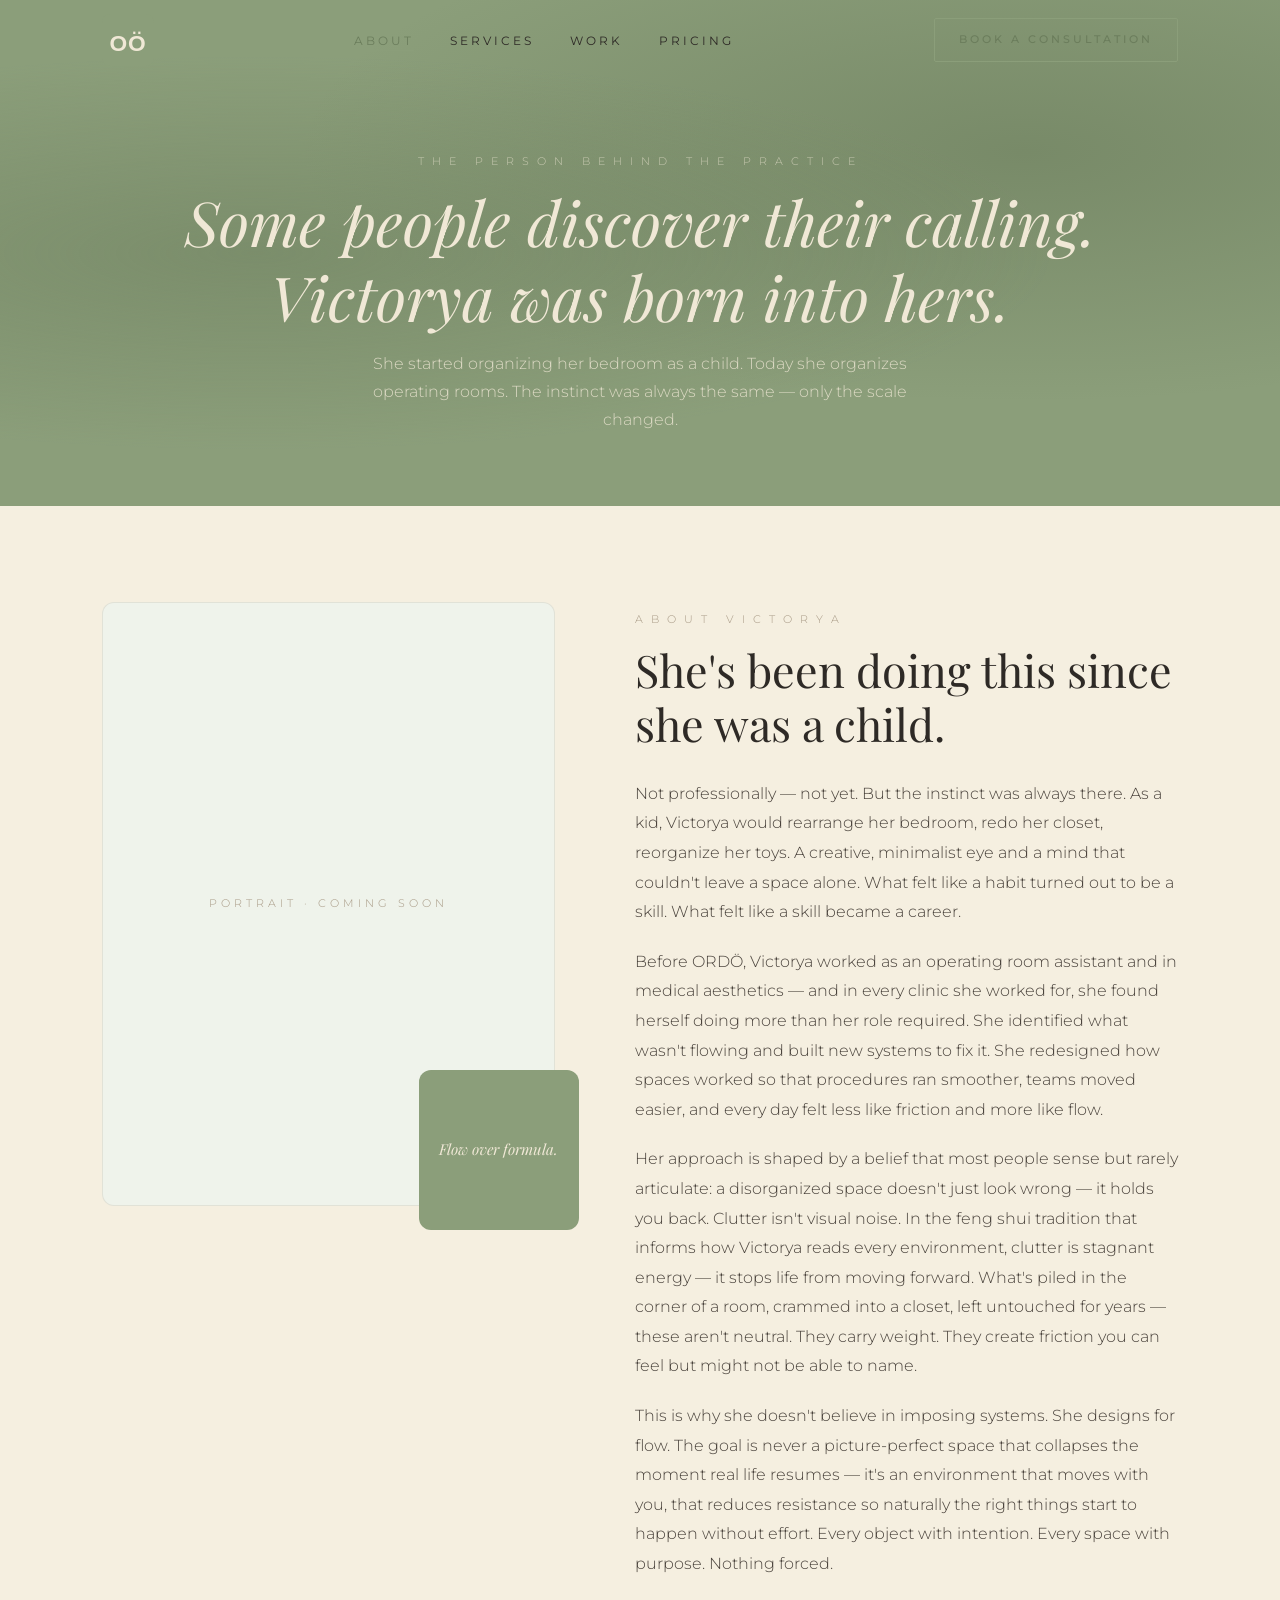
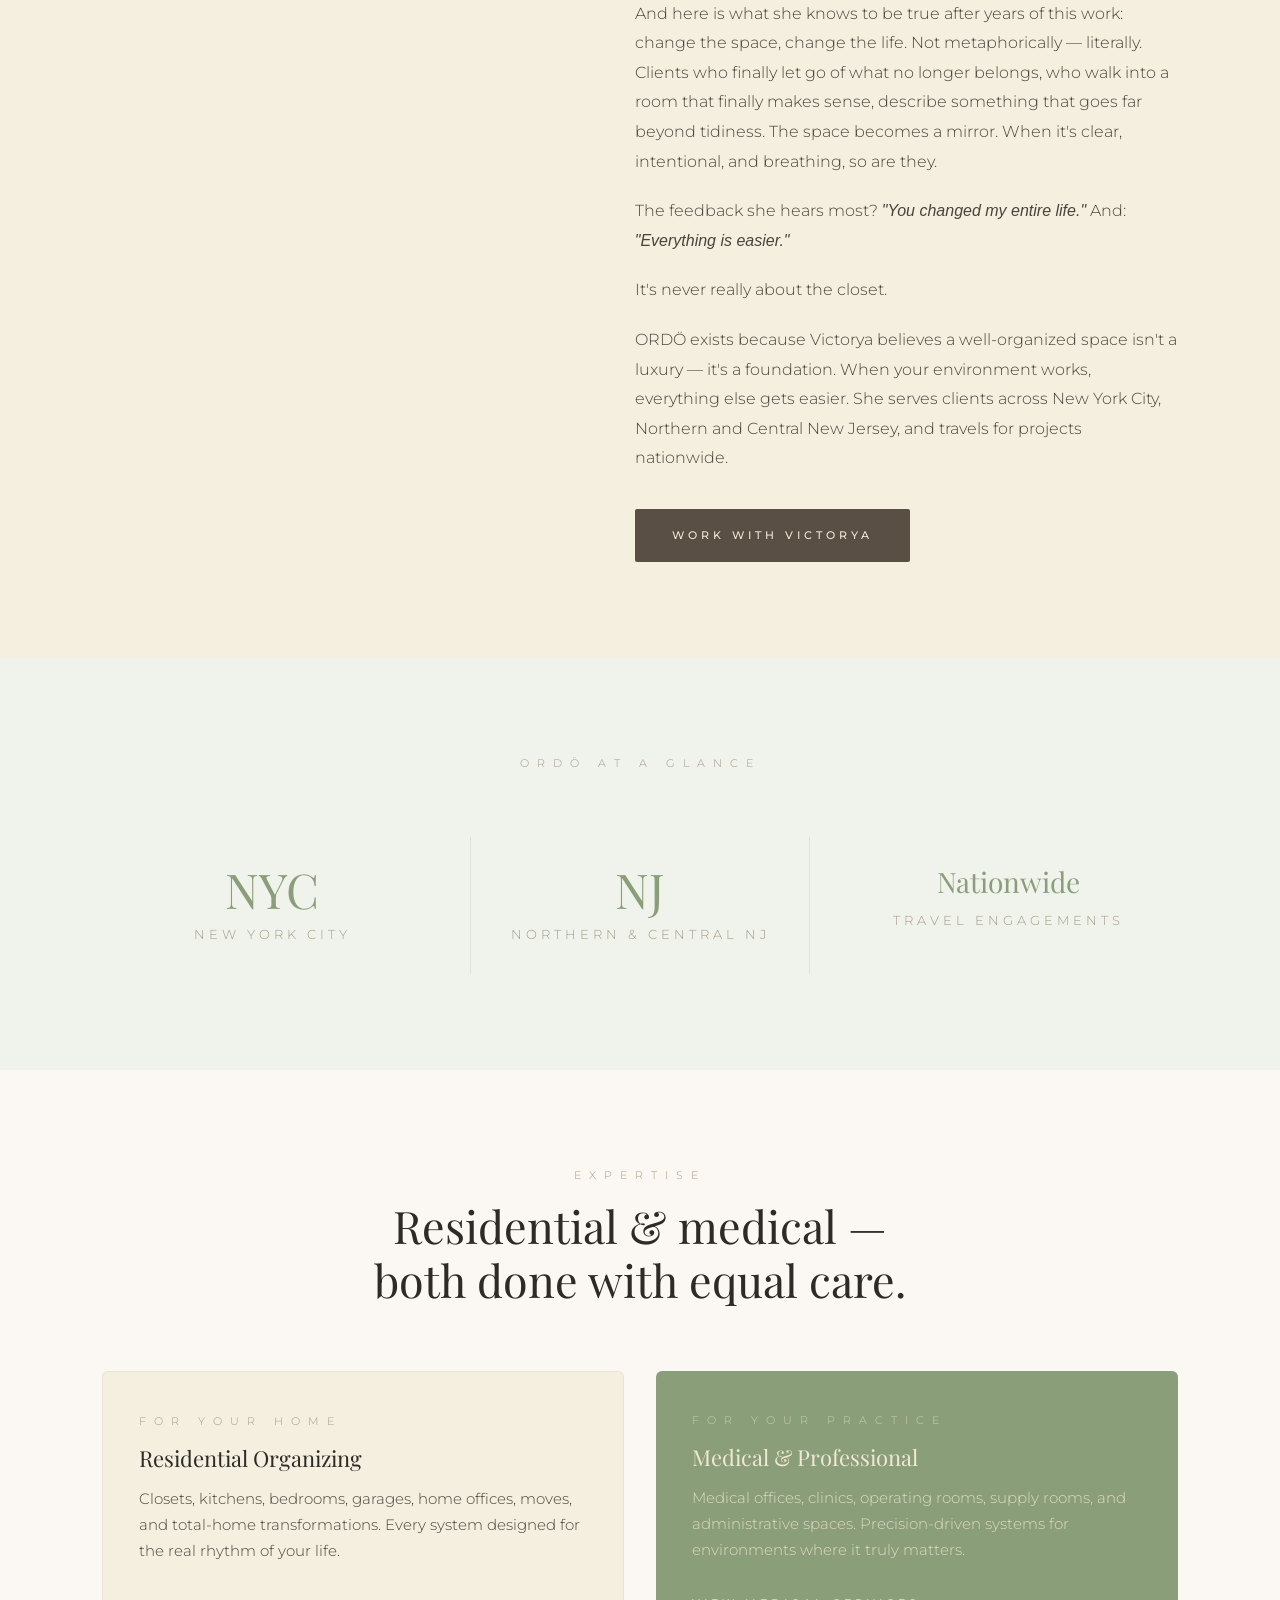
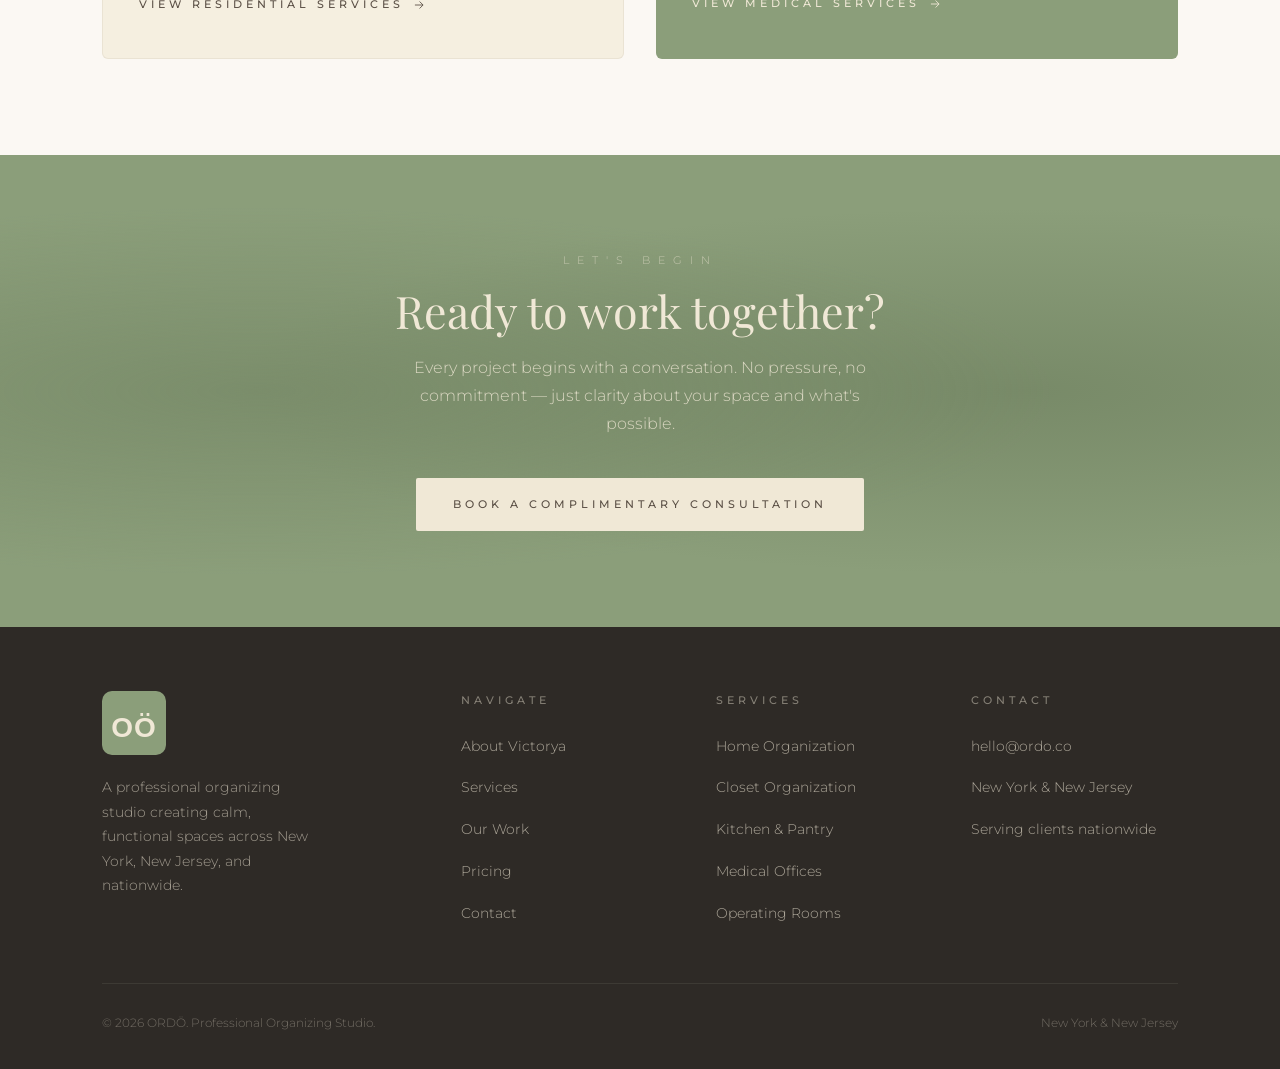
==== commit 1a439a97: "Deepen About copy with feng shui philosophy — clutter, flow, space-life mirror Weaves all five organ" ====
--- a/about.html
+++ b/about.html
@@ -77,15 +77,17 @@
 
             <p>Before ORDÖ, Victorya worked as an operating room assistant and in medical aesthetics — and in every clinic she worked for, she found herself doing more than her role required. She identified what wasn't flowing and built new systems to fix it. She redesigned how spaces worked so that procedures ran smoother, teams moved easier, and every day felt less like friction and more like flow.</p>
 
-            <p>Years inside clinical environments where precision and organization aren't optional became the foundation for everything she brings to clients today.</p>
-
-            <p>Her approach begins the same way every time: one overall look. In seconds, Victorya can read a space — what's creating friction, what's blocking flow, what the environment needs to become. She works through a lens shaped by feng shui principles: the relationship between a space, its energy, and the way people feel and move within it. The goal is never just tidy. It's functional, intentional, and calm.</p>
+            <p>Her approach is shaped by a belief that most people sense but rarely articulate: a disorganized space doesn't just look wrong — it holds you back. Clutter isn't visual noise. In the feng shui tradition that informs how Victorya reads every environment, clutter is stagnant energy — it stops life from moving forward. What's piled in the corner of a room, crammed into a closet, left untouched for years — these aren't neutral. They carry weight. They create friction you can feel but might not be able to name.</p>
+
+            <p>This is why she doesn't believe in imposing systems. She designs for flow. The goal is never a picture-perfect space that collapses the moment real life resumes — it's an environment that moves with you, that reduces resistance so naturally the right things start to happen without effort. Every object with intention. Every space with purpose. Nothing forced.</p>
+
+            <p>And here is what she knows to be true after years of this work: change the space, change the life. Not metaphorically — literally. Clients who finally let go of what no longer belongs, who walk into a room that finally makes sense, describe something that goes far beyond tidiness. The space becomes a mirror. When it's clear, intentional, and breathing, so are they.</p>
 
             <p>The feedback she hears most? <em>"You changed my entire life."</em> And: <em>"Everything is easier."</em></p>
 
-            <p>ORDÖ exists because Victorya believes a well-organized space isn't a luxury — it's a foundation. When your environment works, everything else gets easier.</p>
-
-            <p>She serves clients across New York City, Northern and Central New Jersey, and travels for projects nationwide.</p>
+            <p>It's never really about the closet.</p>
+
+            <p>ORDÖ exists because Victorya believes a well-organized space isn't a luxury — it's a foundation. When your environment works, everything else gets easier. She serves clients across New York City, Northern and Central New Jersey, and travels for projects nationwide.</p>
 
             <a href="contact.html" class="btn btn-dark">Work with Victorya</a>
           </div>
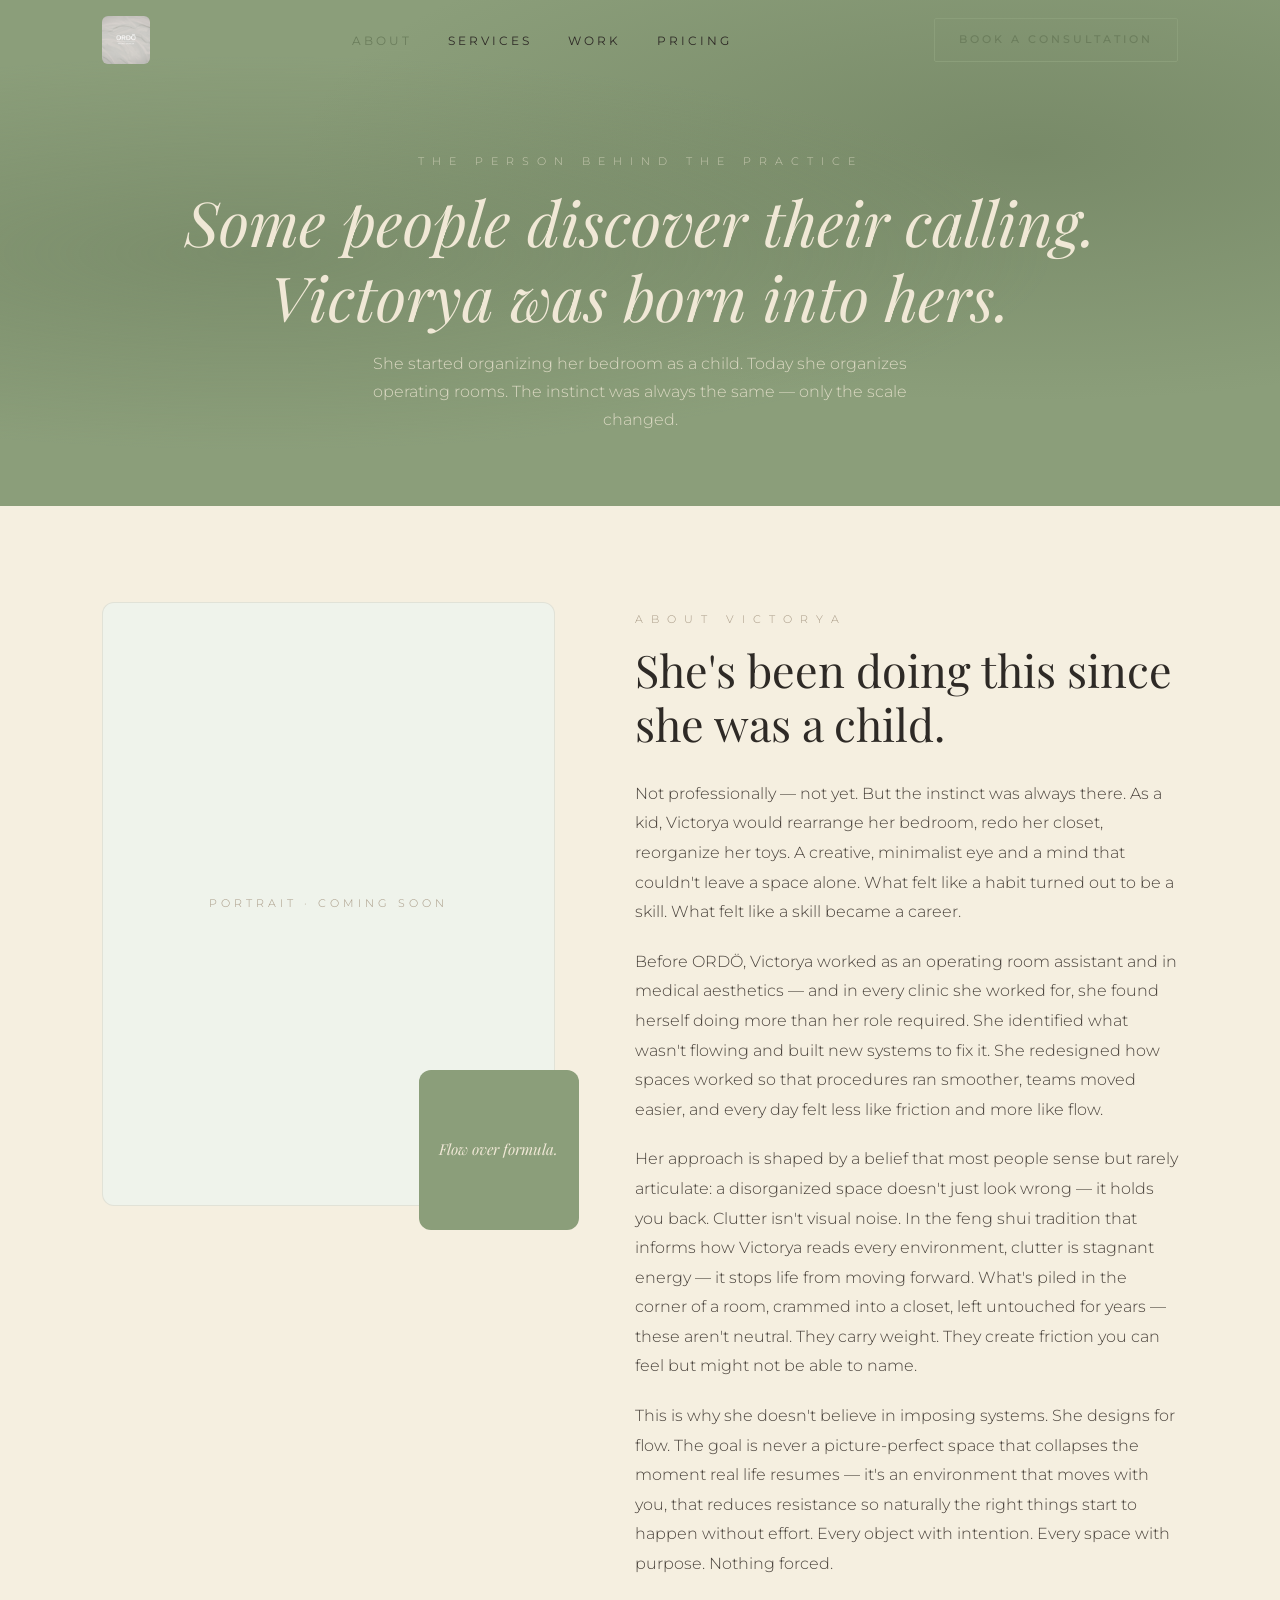
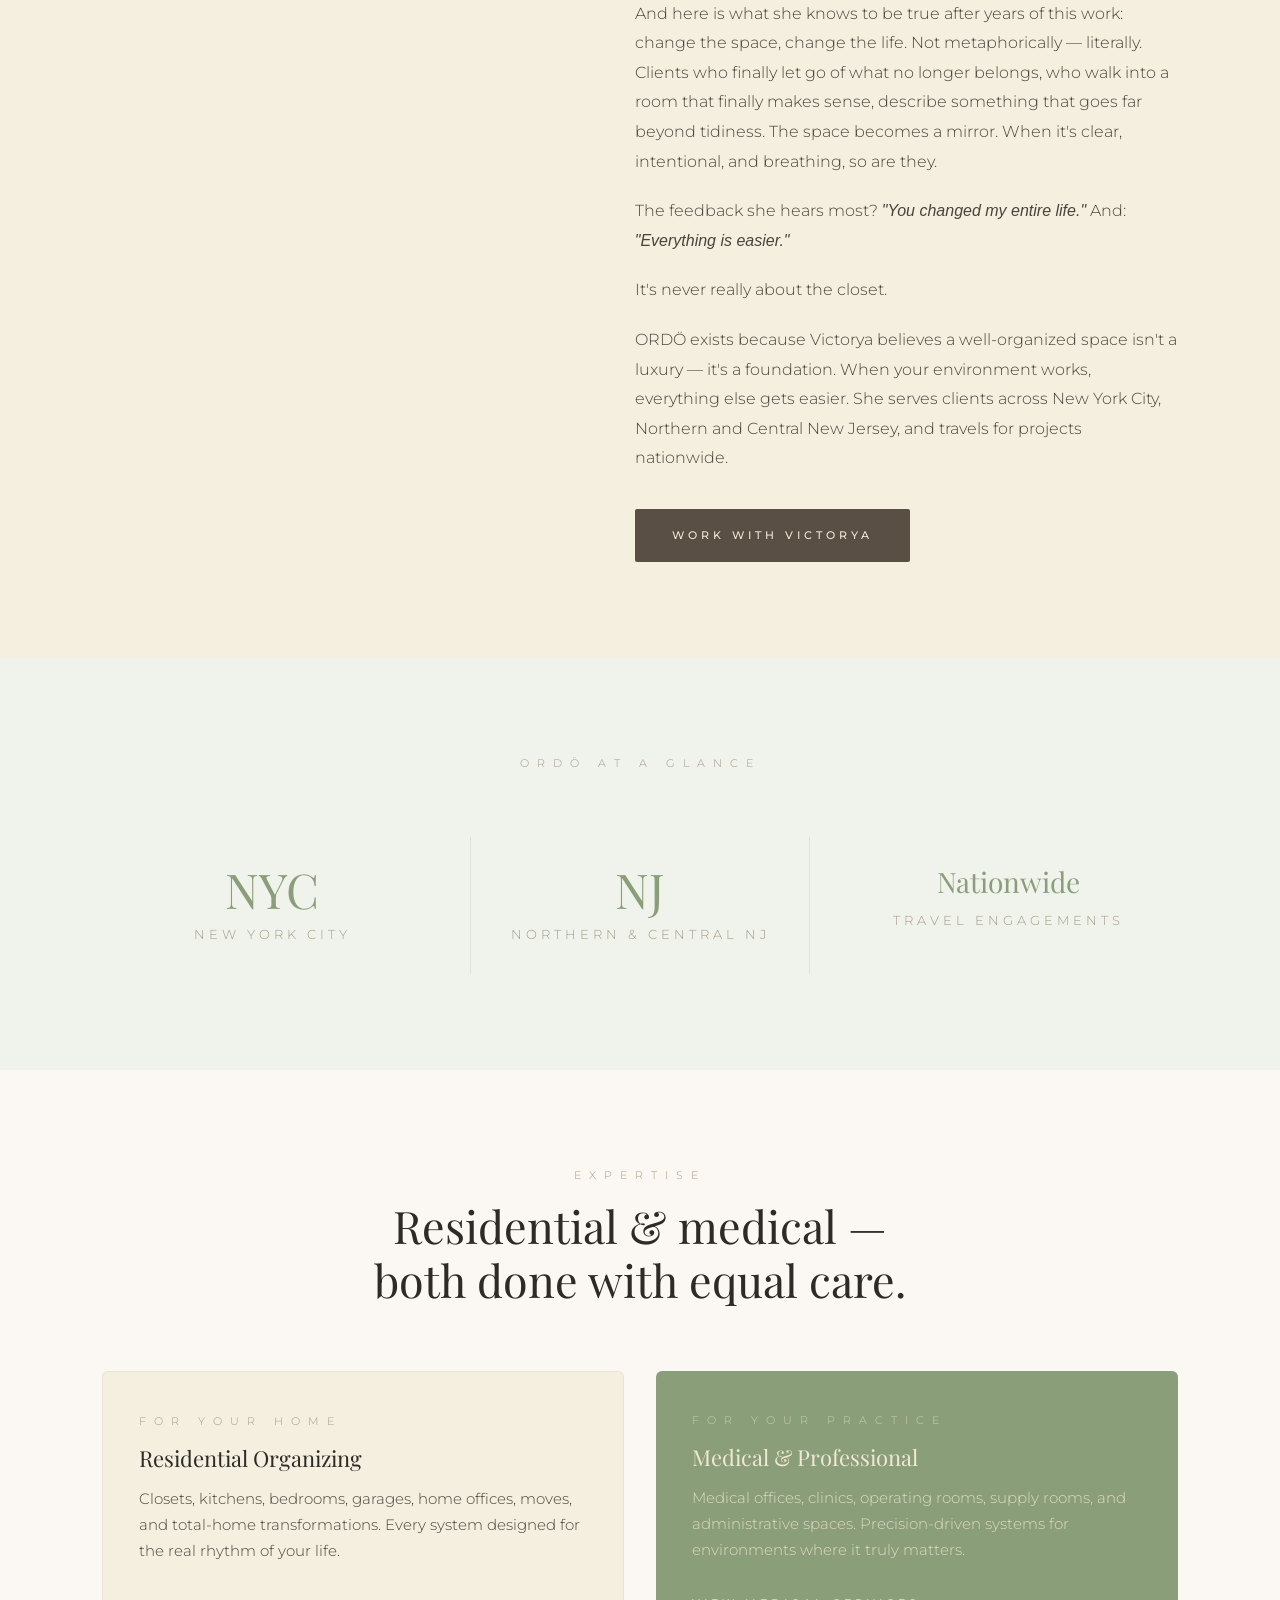
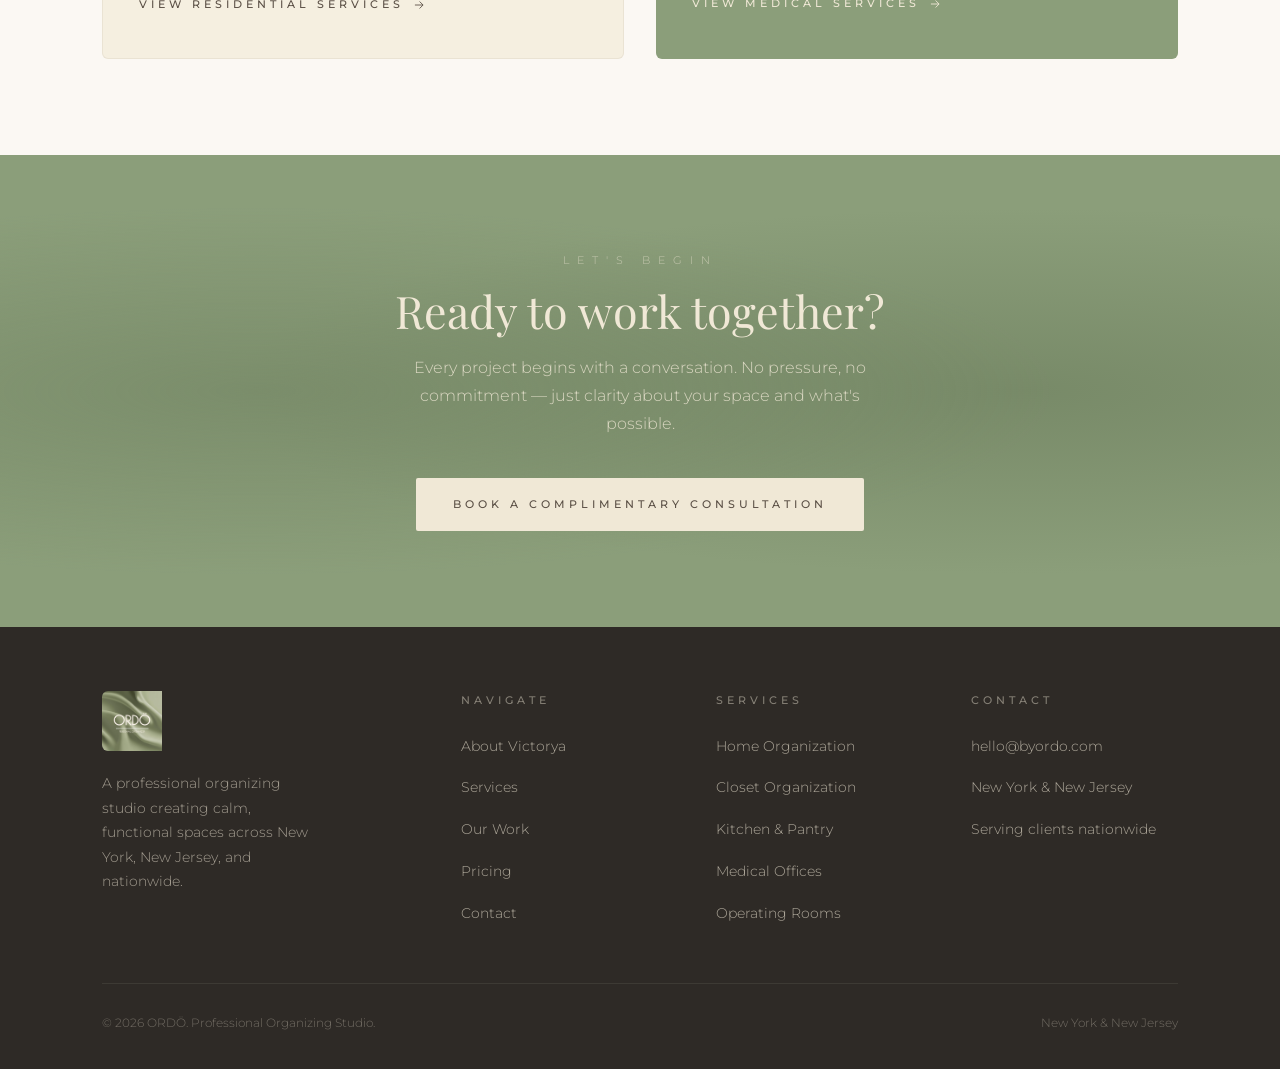
==== commit f8d1d526: "Switch to original PDF logos + update all URLs to byordo.com Nav badge now uses original Logo 2 (cha" ====
--- a/about.html
+++ b/about.html
@@ -5,7 +5,7 @@
   <meta name="viewport" content="width=device-width, initial-scale=1.0">
   <title>About Victorya · ORDÖ Professional Organizing</title>
   <meta name="description" content="Meet Victorya — the professional organizer behind ORDÖ. With experience in operating rooms, clinics, and luxury residences across NYC and NJ, she brings precision and care to every space.">
-  <link rel="canonical" href="https://ordo.co/about.html">
+  <link rel="canonical" href="https://byordo.com/about.html">
   <link rel="icon" type="image/svg+xml" href="brand/logo/ordo-favicon.svg">
   <link rel="stylesheet" href="css/style.css">
 </head>
@@ -15,7 +15,7 @@
   <header class="nav" id="nav">
     <div class="container">
       <a href="index.html" class="nav-logo" aria-label="ORDÖ Home">
-        <img src="brand/logo/ordo-favicon.svg" alt="ORDÖ">
+        <img src="assets/logo-light.jpg" alt="ORDÖ">
       </a>
       <ul class="nav-links" role="list">
         <li><a href="about.html" class="active">About</a></li>
@@ -167,7 +167,7 @@
       <div class="footer-grid">
         <div>
           <div class="footer-logo">
-            <img src="brand/logo/ordo-favicon.svg" alt="ORDÖ">
+            <img src="assets/logo-primary.jpg" alt="ORDÖ">
           </div>
           <p class="footer-tagline">A professional organizing studio creating calm, functional spaces across New York, New Jersey, and nationwide.</p>
         </div>
@@ -194,7 +194,7 @@
         <div class="footer-col">
           <h5>Contact</h5>
           <ul role="list">
-            <li><a href="mailto:hello@ordo.co">hello@ordo.co</a></li>
+            <li><a href="mailto:hello@byordo.com">hello@byordo.com</a></li>
             <li><a href="contact.html">New York &amp; New Jersey</a></li>
             <li><a href="contact.html">Serving clients nationwide</a></li>
           </ul>
--- a/css/style.css
+++ b/css/style.css
@@ -115,13 +115,14 @@
   justify-content: space-between;
 }
 .nav-logo {
-  height: 52px;
-  width: 52px;
-  border-radius: 8px;
+  height: 48px;
+  width: auto;
+  max-width: 148px;
+  border-radius: 6px;
   overflow: hidden;
   flex-shrink: 0;
 }
-.nav-logo img { width: 100%; height: 100%; object-fit: cover; }
+.nav-logo img { height: 100%; width: auto; display: block; object-fit: contain; }
 .nav-links {
   display: flex;
   align-items: center;
@@ -742,13 +743,14 @@
   margin-bottom: 56px;
 }
 .footer-logo {
-  width: 64px;
-  height: 64px;
-  border-radius: 8px;
+  height: 60px;
+  width: auto;
+  max-width: 180px;
+  border-radius: 6px;
   overflow: hidden;
   margin-bottom: 20px;
 }
-.footer-logo img { width: 100%; height: 100%; object-fit: cover; }
+.footer-logo img { height: 100%; width: auto; display: block; object-fit: contain; }
 .footer-tagline {
   font-size: 14px;
   color: rgba(240,232,214,.6);
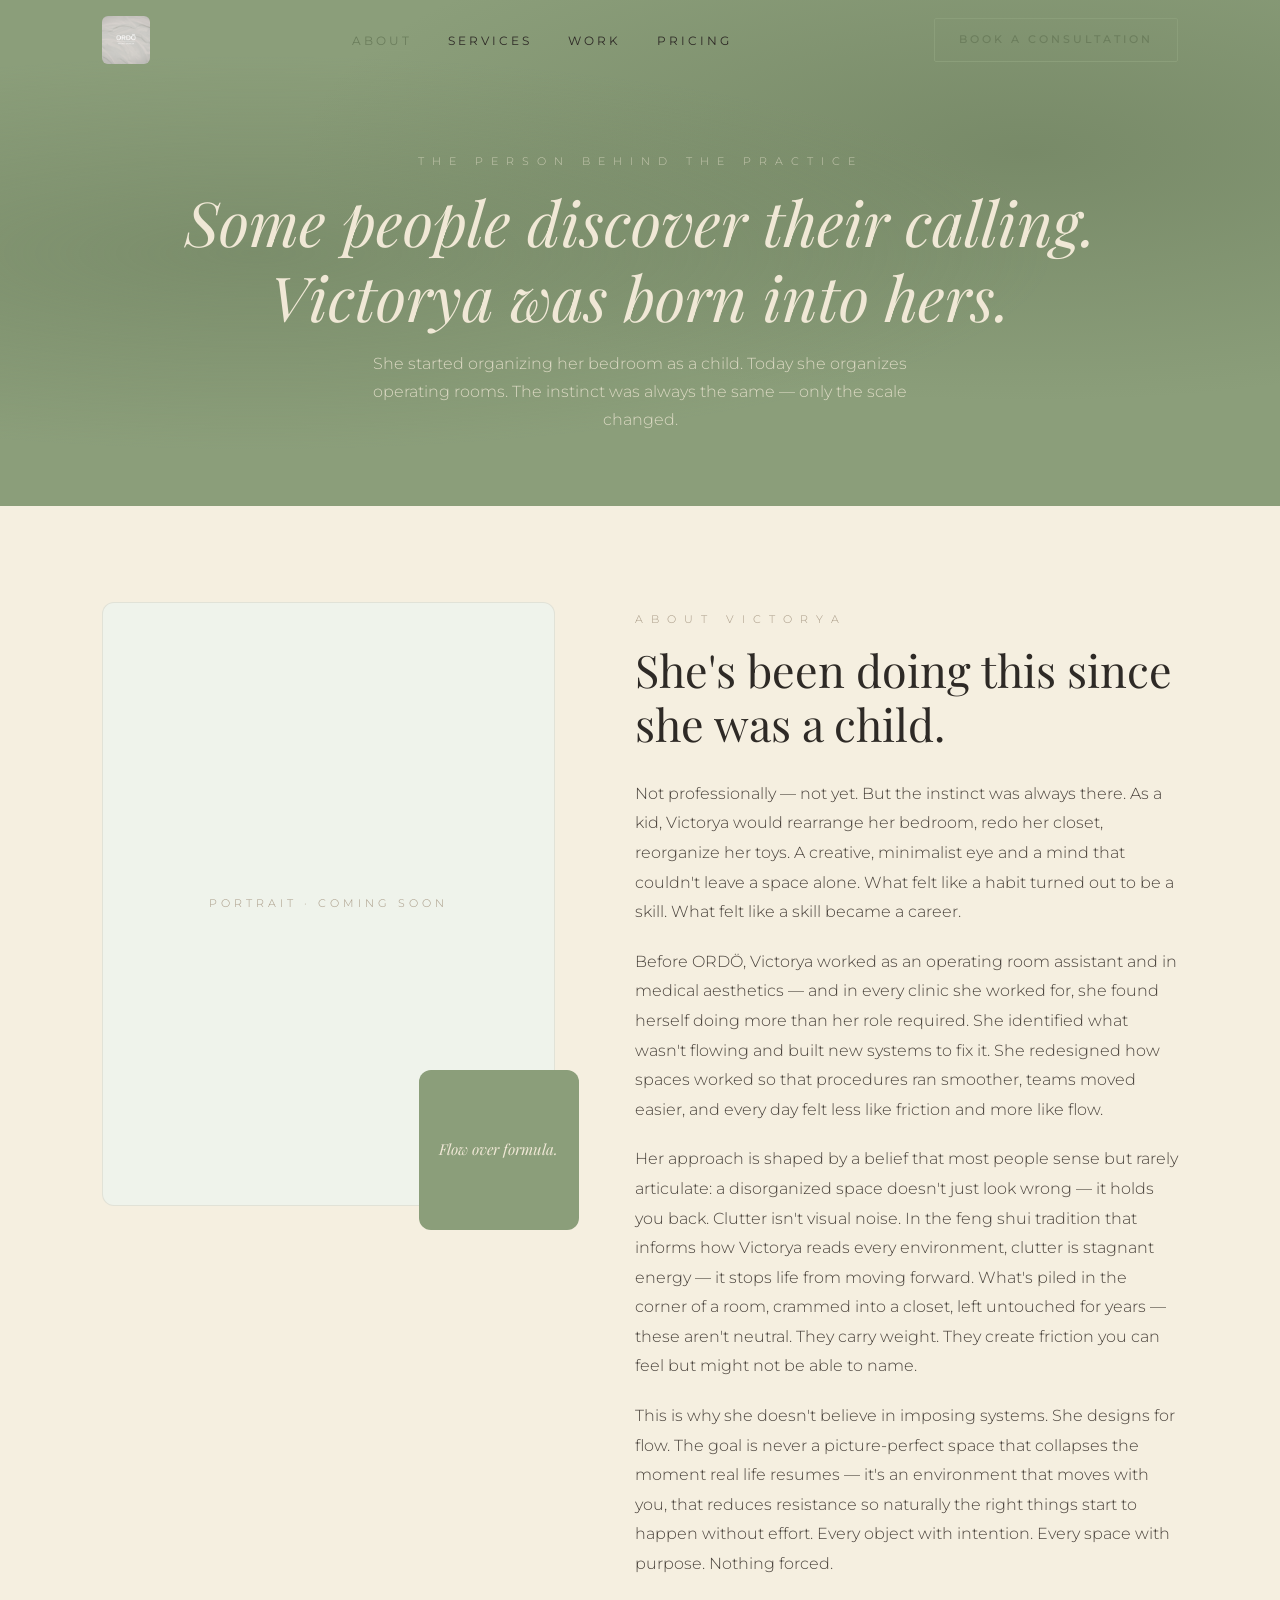
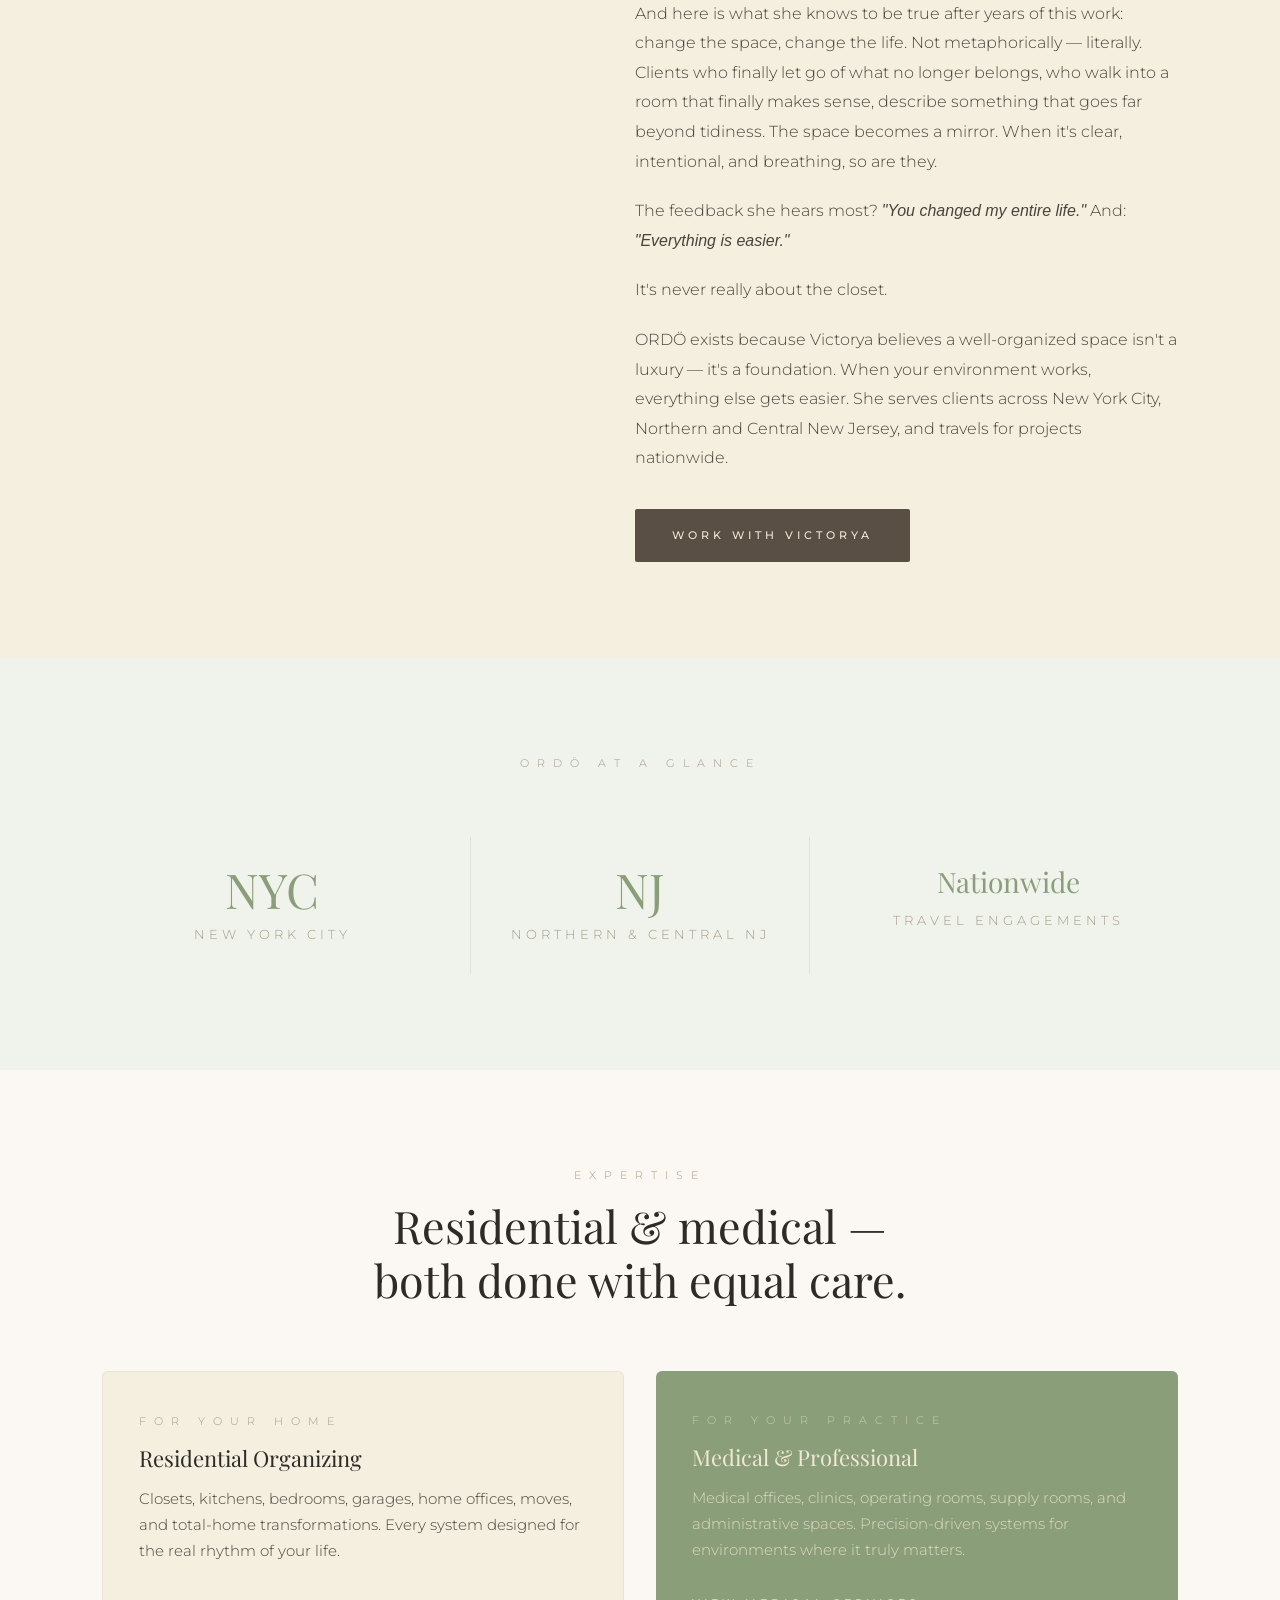
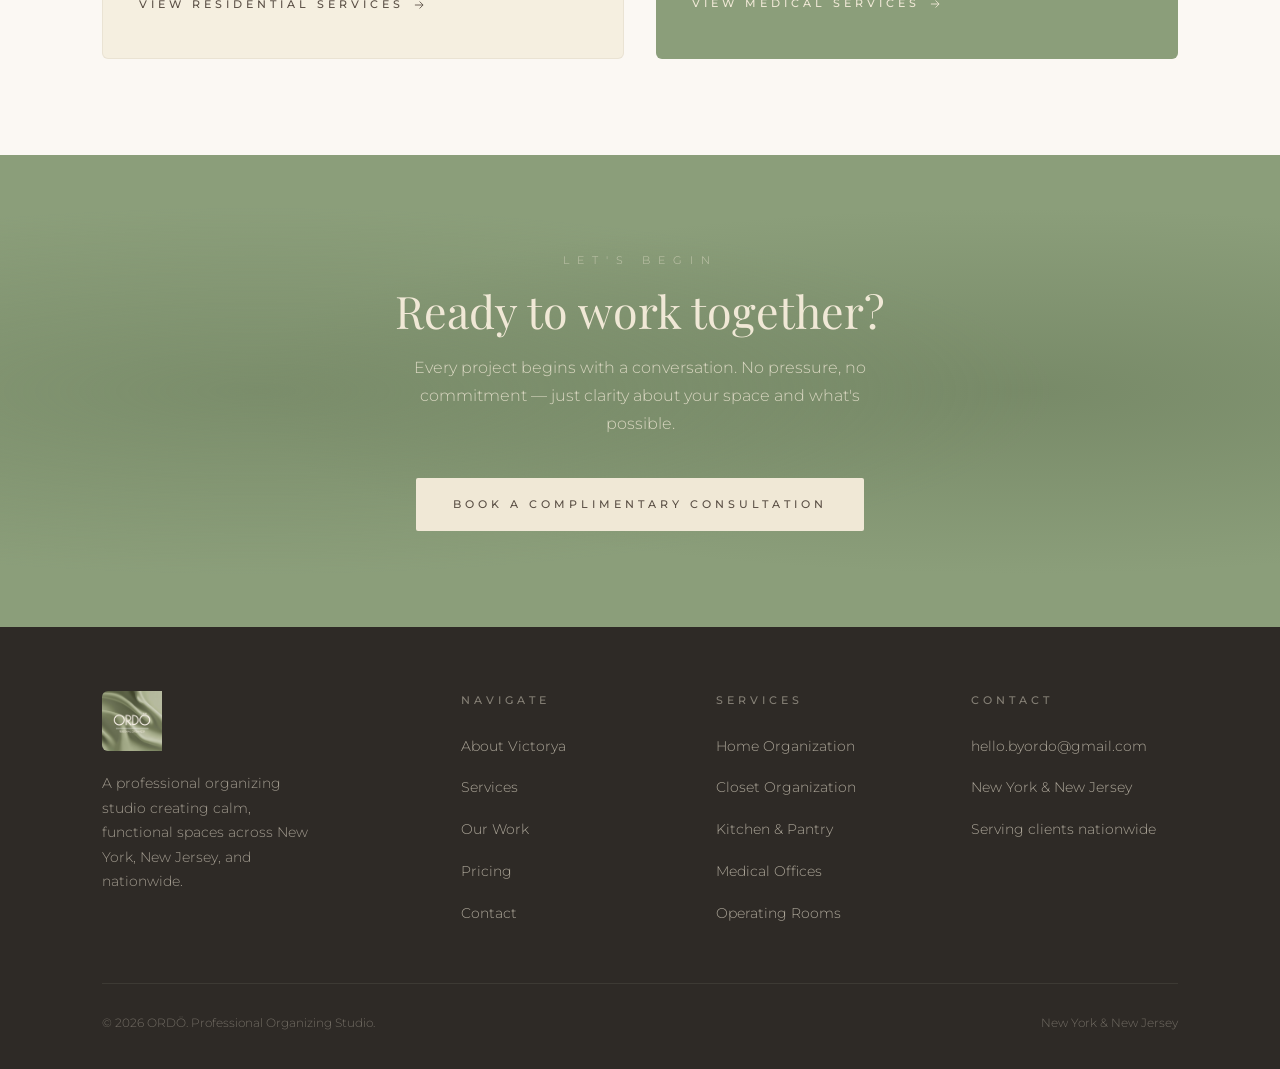
==== commit 169f94d1: "Update contact email to hello.byordo@gmail.com across all pages https://claude.ai/code/session_0114Q" ====
--- a/about.html
+++ b/about.html
@@ -194,7 +194,7 @@
         <div class="footer-col">
           <h5>Contact</h5>
           <ul role="list">
-            <li><a href="mailto:hello@byordo.com">hello@byordo.com</a></li>
+            <li><a href="mailto:hello.byordo@gmail.com">hello.byordo@gmail.com</a></li>
             <li><a href="contact.html">New York &amp; New Jersey</a></li>
             <li><a href="contact.html">Serving clients nationwide</a></li>
           </ul>
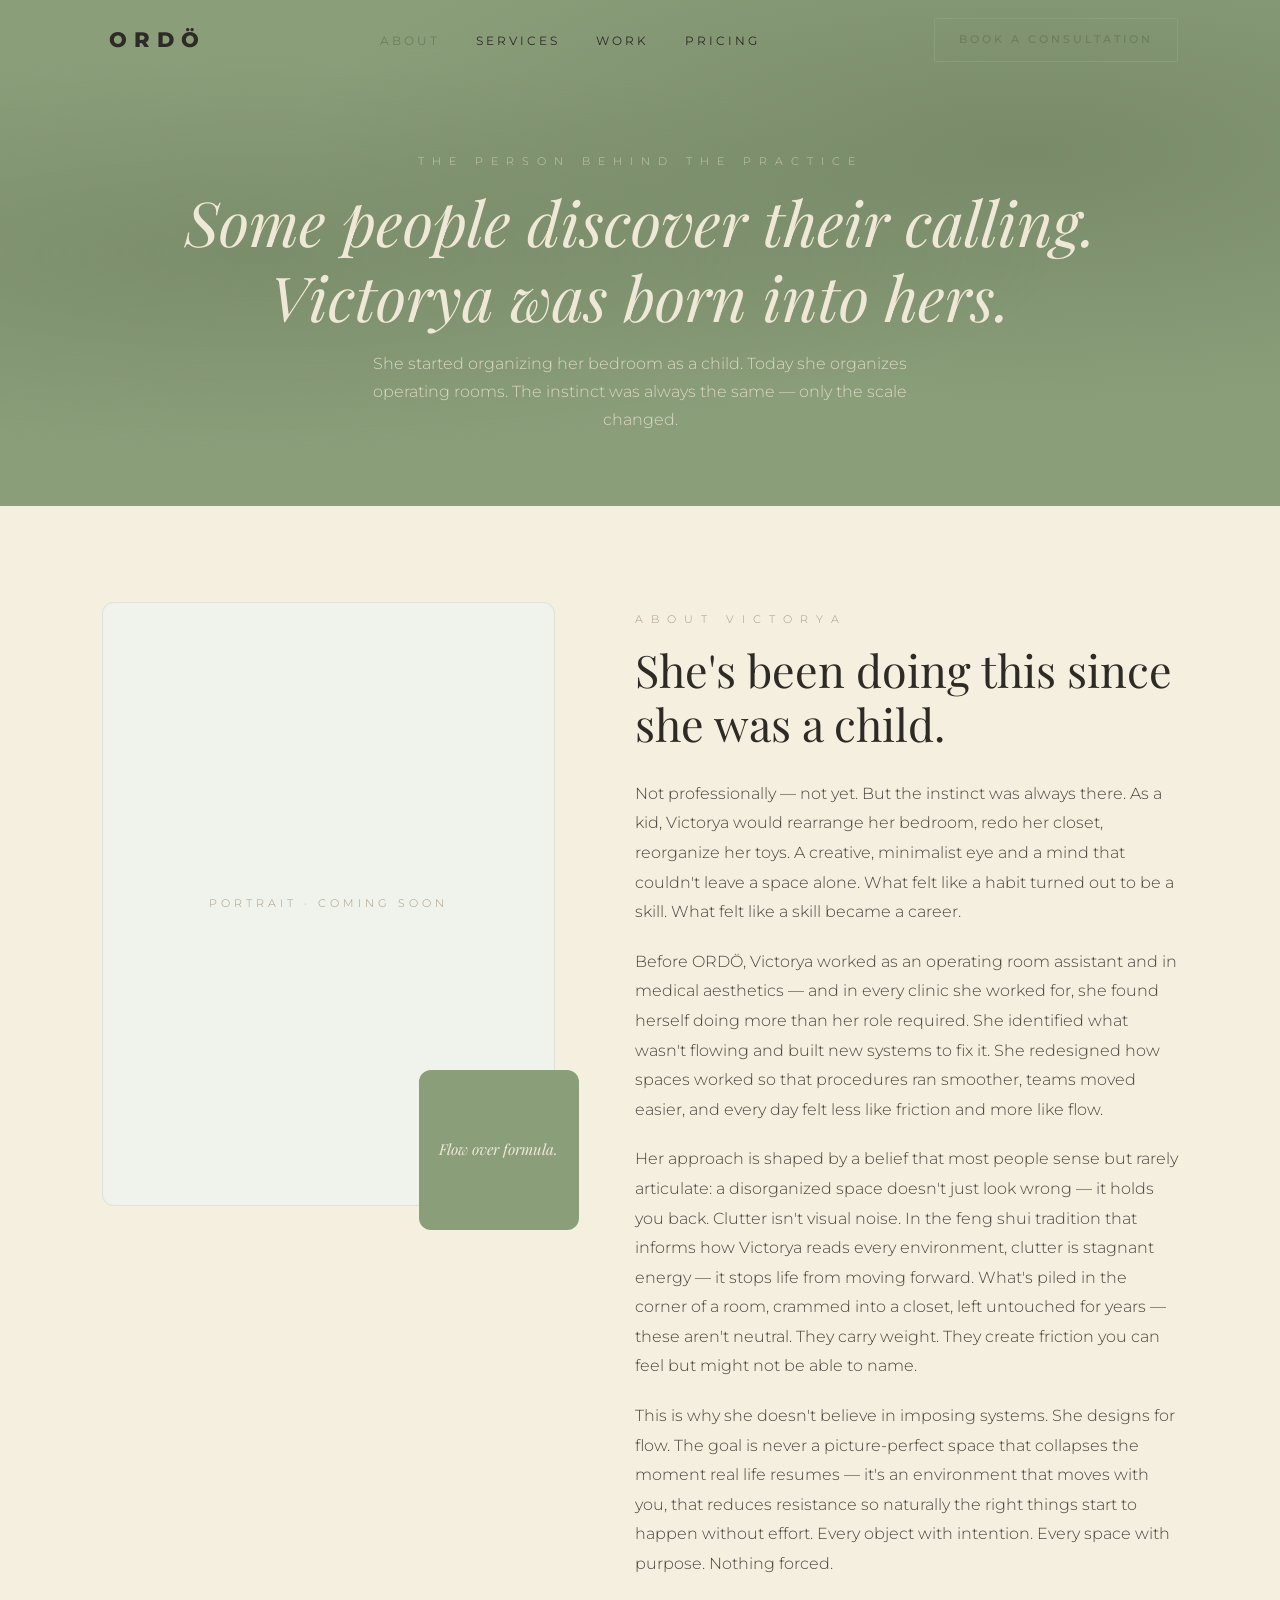
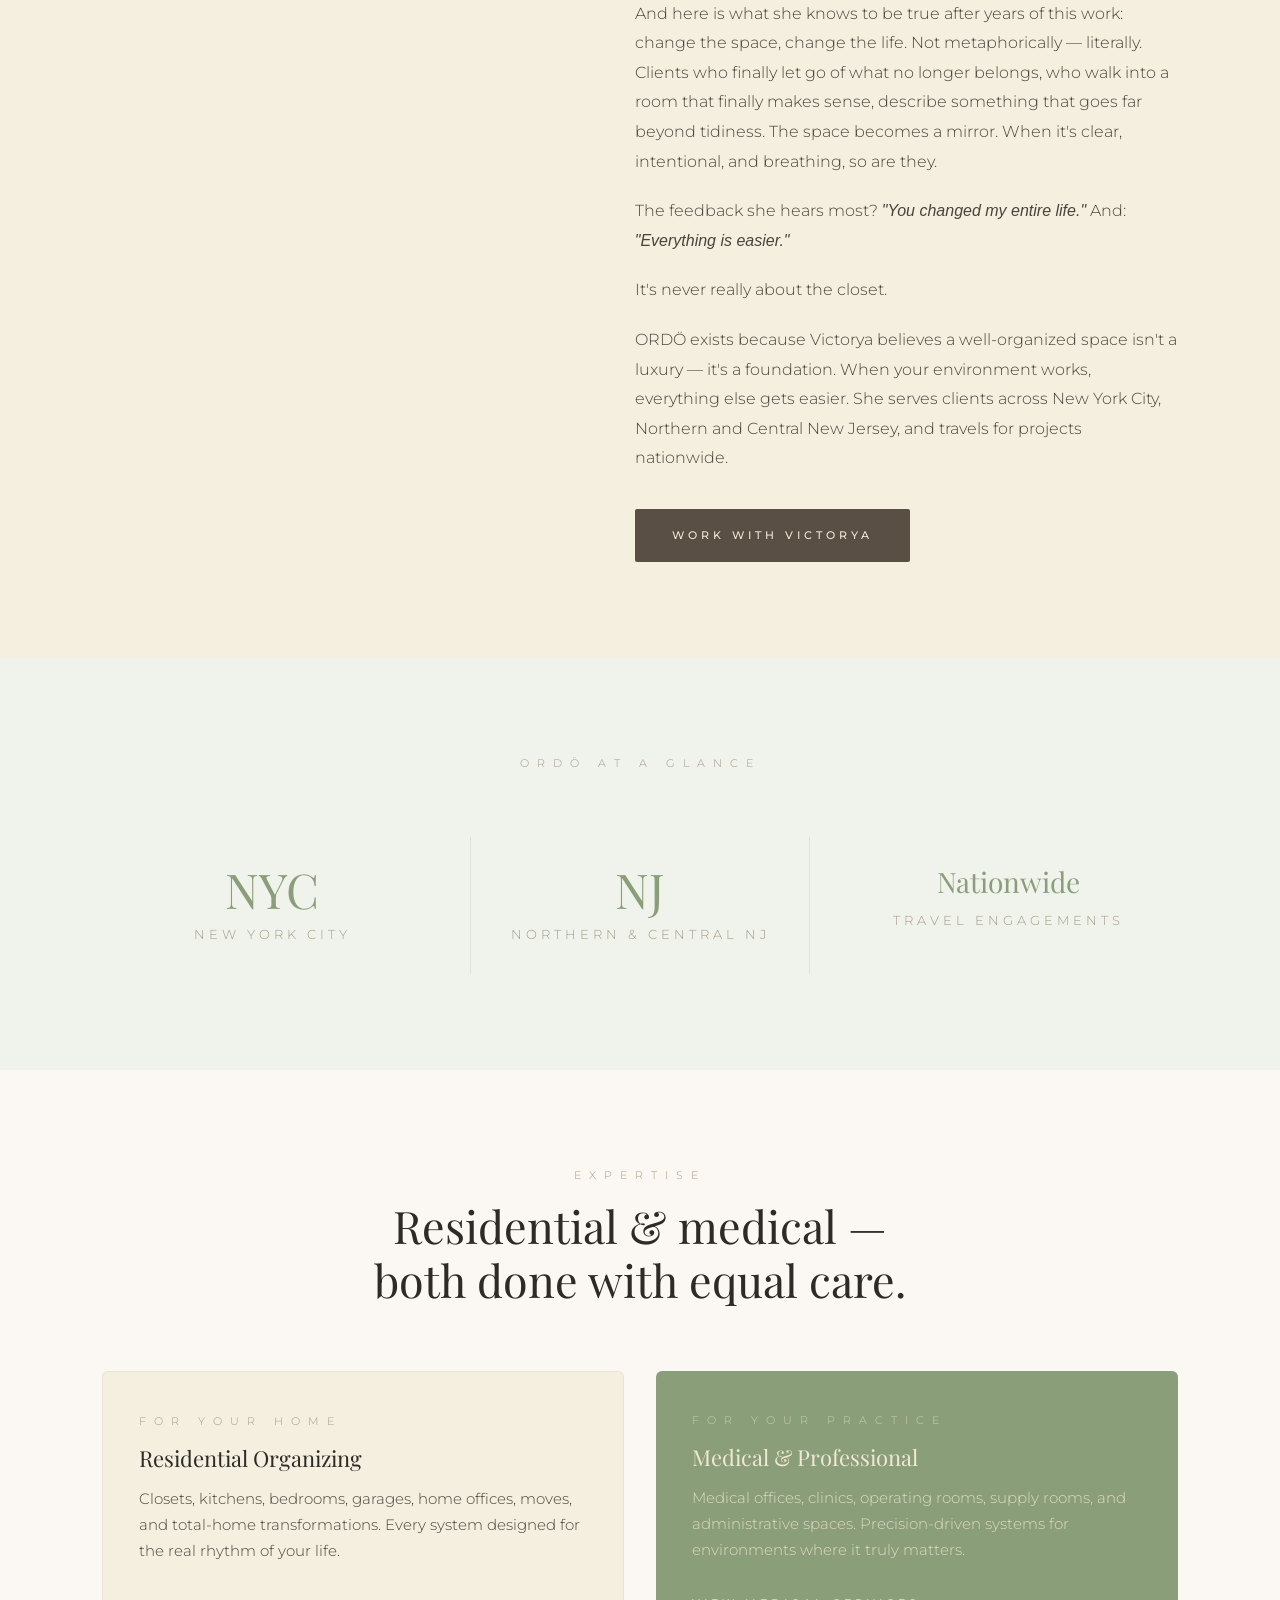
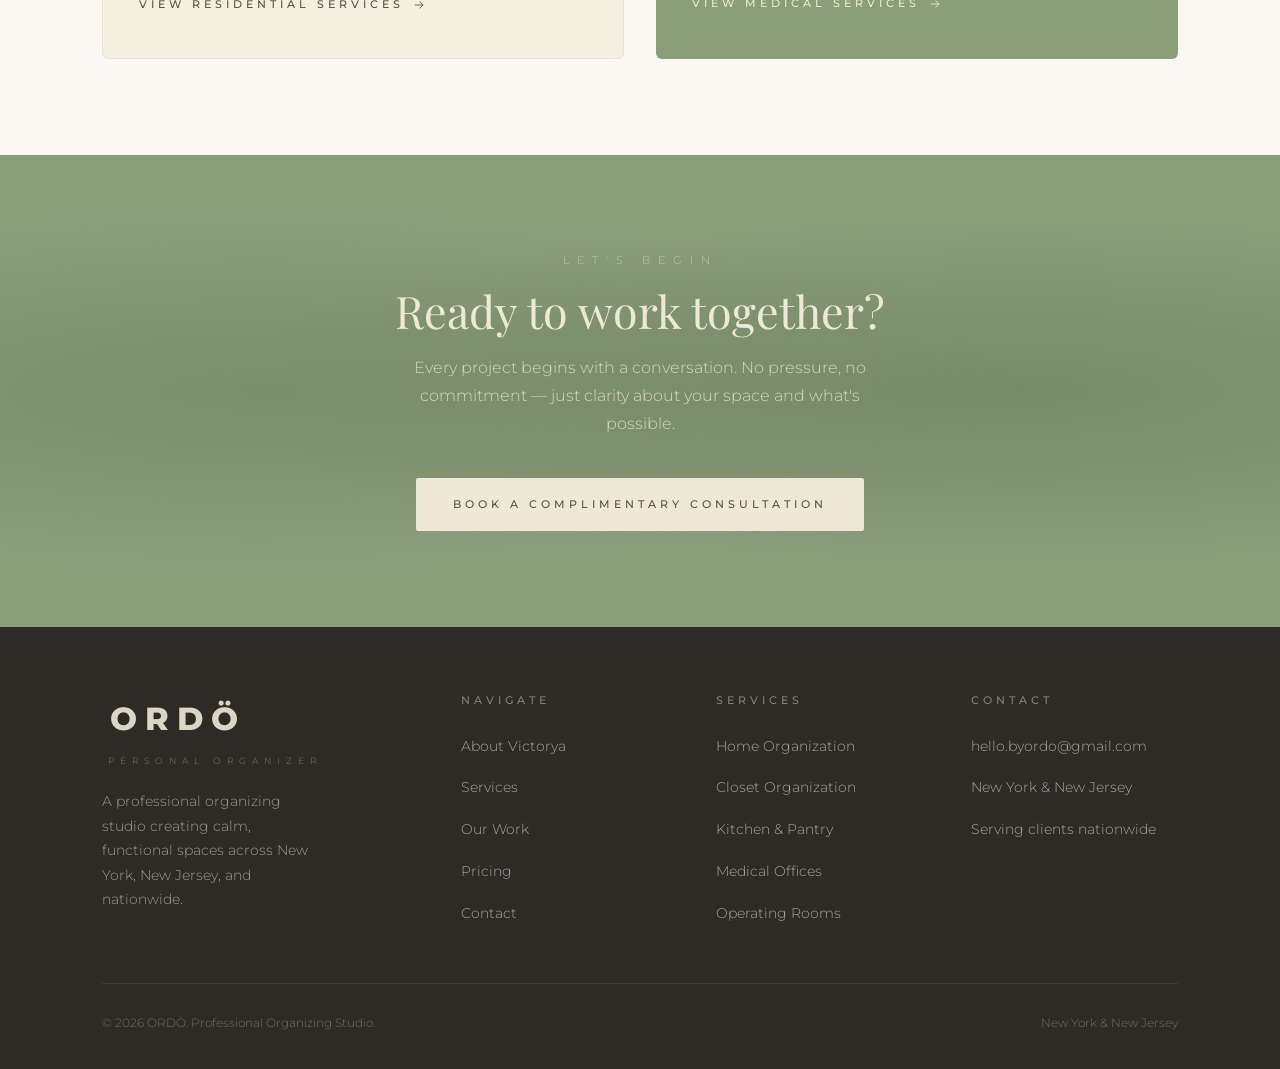
==== commit 30c39b09: "Render logo as HTML/CSS wordmark across hero, nav, and footer Replaces JPG logo images with crisp Mo" ====
--- a/about.html
+++ b/about.html
@@ -15,7 +15,7 @@
   <header class="nav" id="nav">
     <div class="container">
       <a href="index.html" class="nav-logo" aria-label="ORDÖ Home">
-        <img src="assets/logo-light.jpg" alt="ORDÖ">
+        <span class="nav-wordmark">ORDÖ</span>
       </a>
       <ul class="nav-links" role="list">
         <li><a href="about.html" class="active">About</a></li>
@@ -167,7 +167,8 @@
       <div class="footer-grid">
         <div>
           <div class="footer-logo">
-            <img src="assets/logo-primary.jpg" alt="ORDÖ">
+            <span class="footer-wordmark">ORDÖ</span>
+            <span class="footer-descriptor">Personal Organizer</span>
           </div>
           <p class="footer-tagline">A professional organizing studio creating calm, functional spaces across New York, New Jersey, and nationwide.</p>
         </div>
--- a/css/style.css
+++ b/css/style.css
@@ -115,14 +115,22 @@
   justify-content: space-between;
 }
 .nav-logo {
-  height: 48px;
-  width: auto;
-  max-width: 148px;
-  border-radius: 6px;
-  overflow: hidden;
   flex-shrink: 0;
-}
-.nav-logo img { height: 100%; width: auto; display: block; object-fit: contain; }
+  text-decoration: none;
+  display: flex;
+  align-items: center;
+}
+.nav-wordmark {
+  font-family: var(--font-body);
+  font-weight: 800;
+  font-size: 21px;
+  letter-spacing: 7px;
+  text-transform: uppercase;
+  color: var(--charcoal);
+  transition: color .25s;
+  text-indent: 7px;
+}
+.nav-hero:not(.scrolled) .nav-wordmark { color: var(--ivory); }
 .nav-links {
   display: flex;
   align-items: center;
@@ -202,11 +210,37 @@
   pointer-events: none;
 }
 .hero-inner { position: relative; max-width: 800px; }
-.hero-logo {
-  width: clamp(160px, 30vw, 260px);
-  border-radius: var(--radius-lg);
-  margin: 0 auto 44px;
-  box-shadow: 0 8px 48px rgba(46,42,38,.2);
+
+/* Hero brand lockup */
+.hero-lockup {
+  margin: 0 auto 52px;
+  text-align: center;
+}
+.hero-wordmark-display {
+  font-family: var(--font-body);
+  font-weight: 800;
+  font-size: clamp(72px, 13vw, 128px);
+  letter-spacing: 14px;
+  text-indent: 14px;
+  color: var(--ivory);
+  line-height: 1;
+}
+.hero-lockup-rule {
+  width: min(360px, 58vw);
+  height: 1px;
+  background: var(--ivory);
+  opacity: .55;
+  margin: 20px auto 16px;
+}
+.hero-lockup-desc {
+  font-family: var(--font-body);
+  font-size: 11px;
+  font-weight: 300;
+  letter-spacing: 11px;
+  text-indent: 11px;
+  text-transform: uppercase;
+  color: var(--ivory);
+  opacity: .75;
 }
 .hero h1 {
   color: var(--ivory);
@@ -743,14 +777,30 @@
   margin-bottom: 56px;
 }
 .footer-logo {
-  height: 60px;
-  width: auto;
-  max-width: 180px;
-  border-radius: 6px;
-  overflow: hidden;
+  margin-bottom: 8px;
+}
+.footer-wordmark {
+  font-family: var(--font-body);
+  font-weight: 800;
+  font-size: 32px;
+  letter-spacing: 8px;
+  text-indent: 8px;
+  text-transform: uppercase;
+  color: var(--ivory);
+  opacity: .9;
+  display: block;
+  margin-bottom: 6px;
+}
+.footer-descriptor {
+  font-size: 9px;
+  font-weight: 300;
+  letter-spacing: 6px;
+  text-indent: 6px;
+  text-transform: uppercase;
+  color: rgba(240,232,214,.4);
+  display: block;
   margin-bottom: 20px;
 }
-.footer-logo img { height: 100%; width: auto; display: block; object-fit: contain; }
 .footer-tagline {
   font-size: 14px;
   color: rgba(240,232,214,.6);
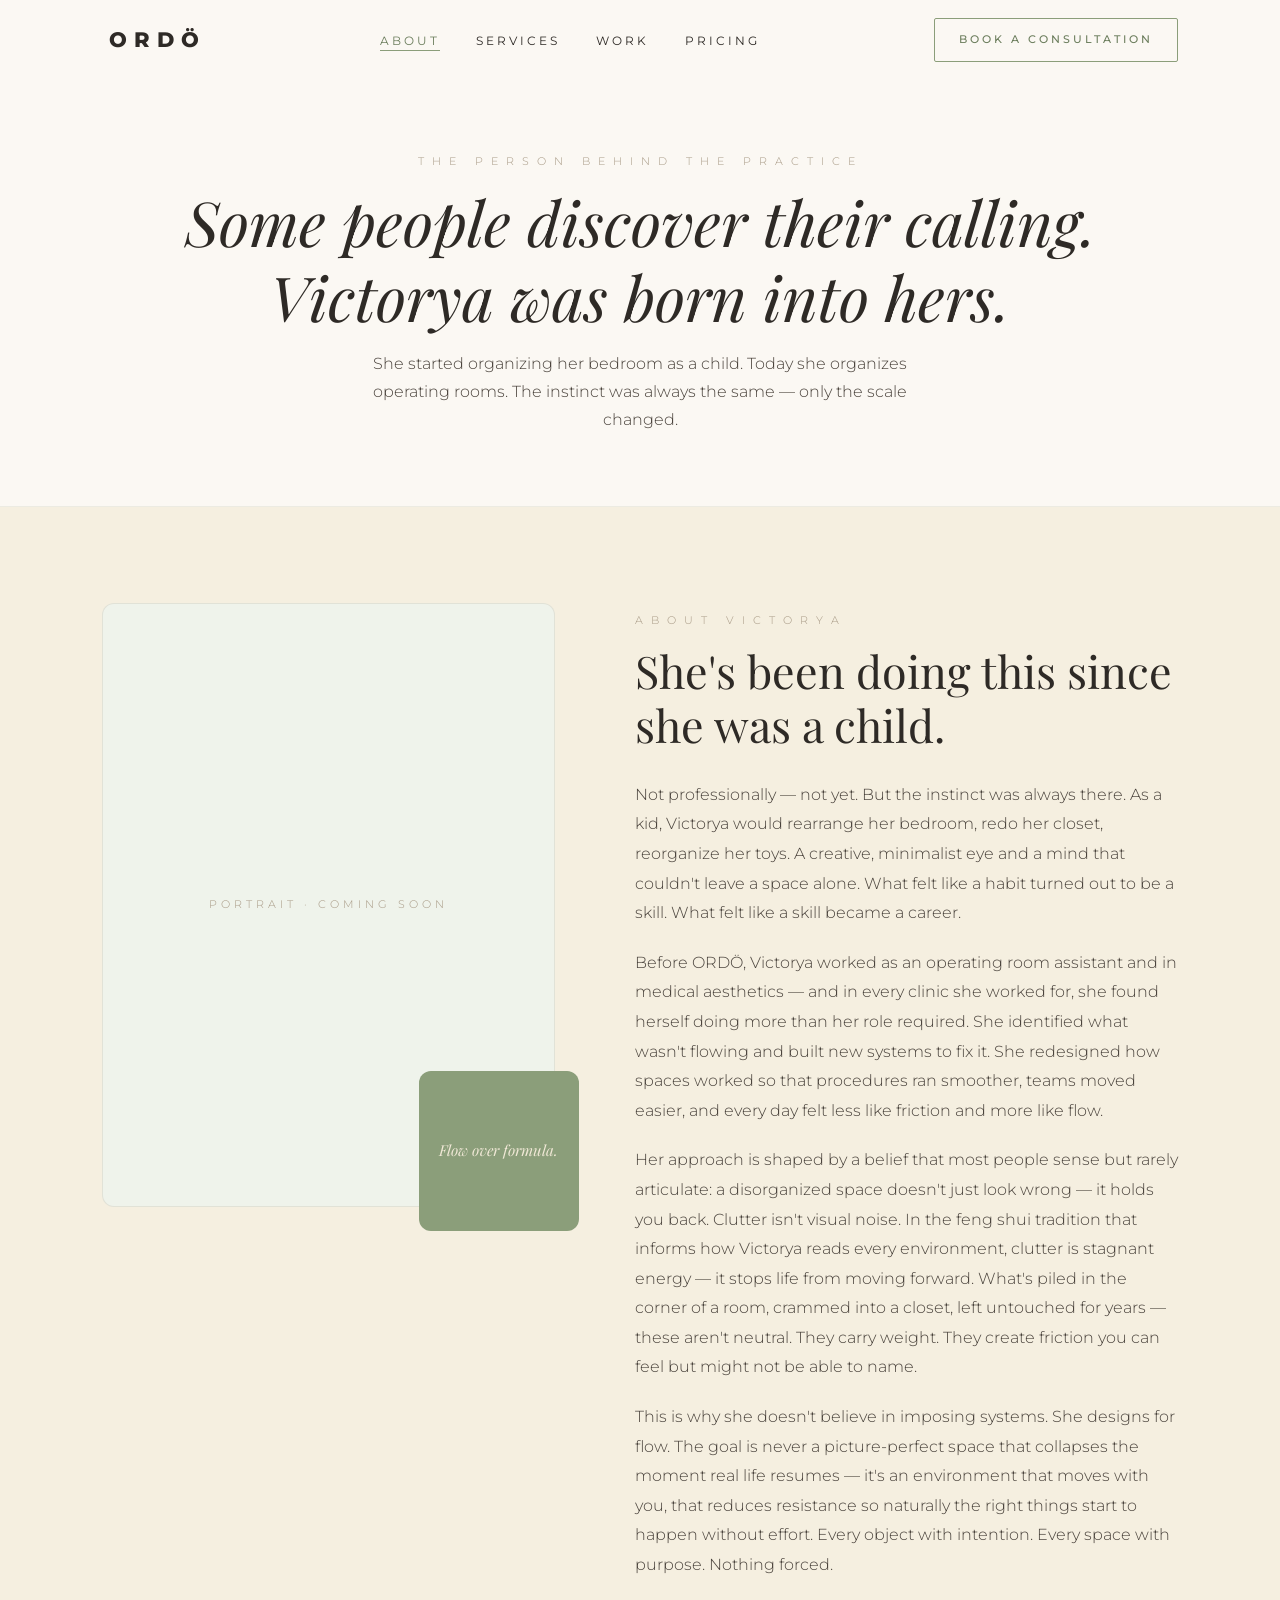
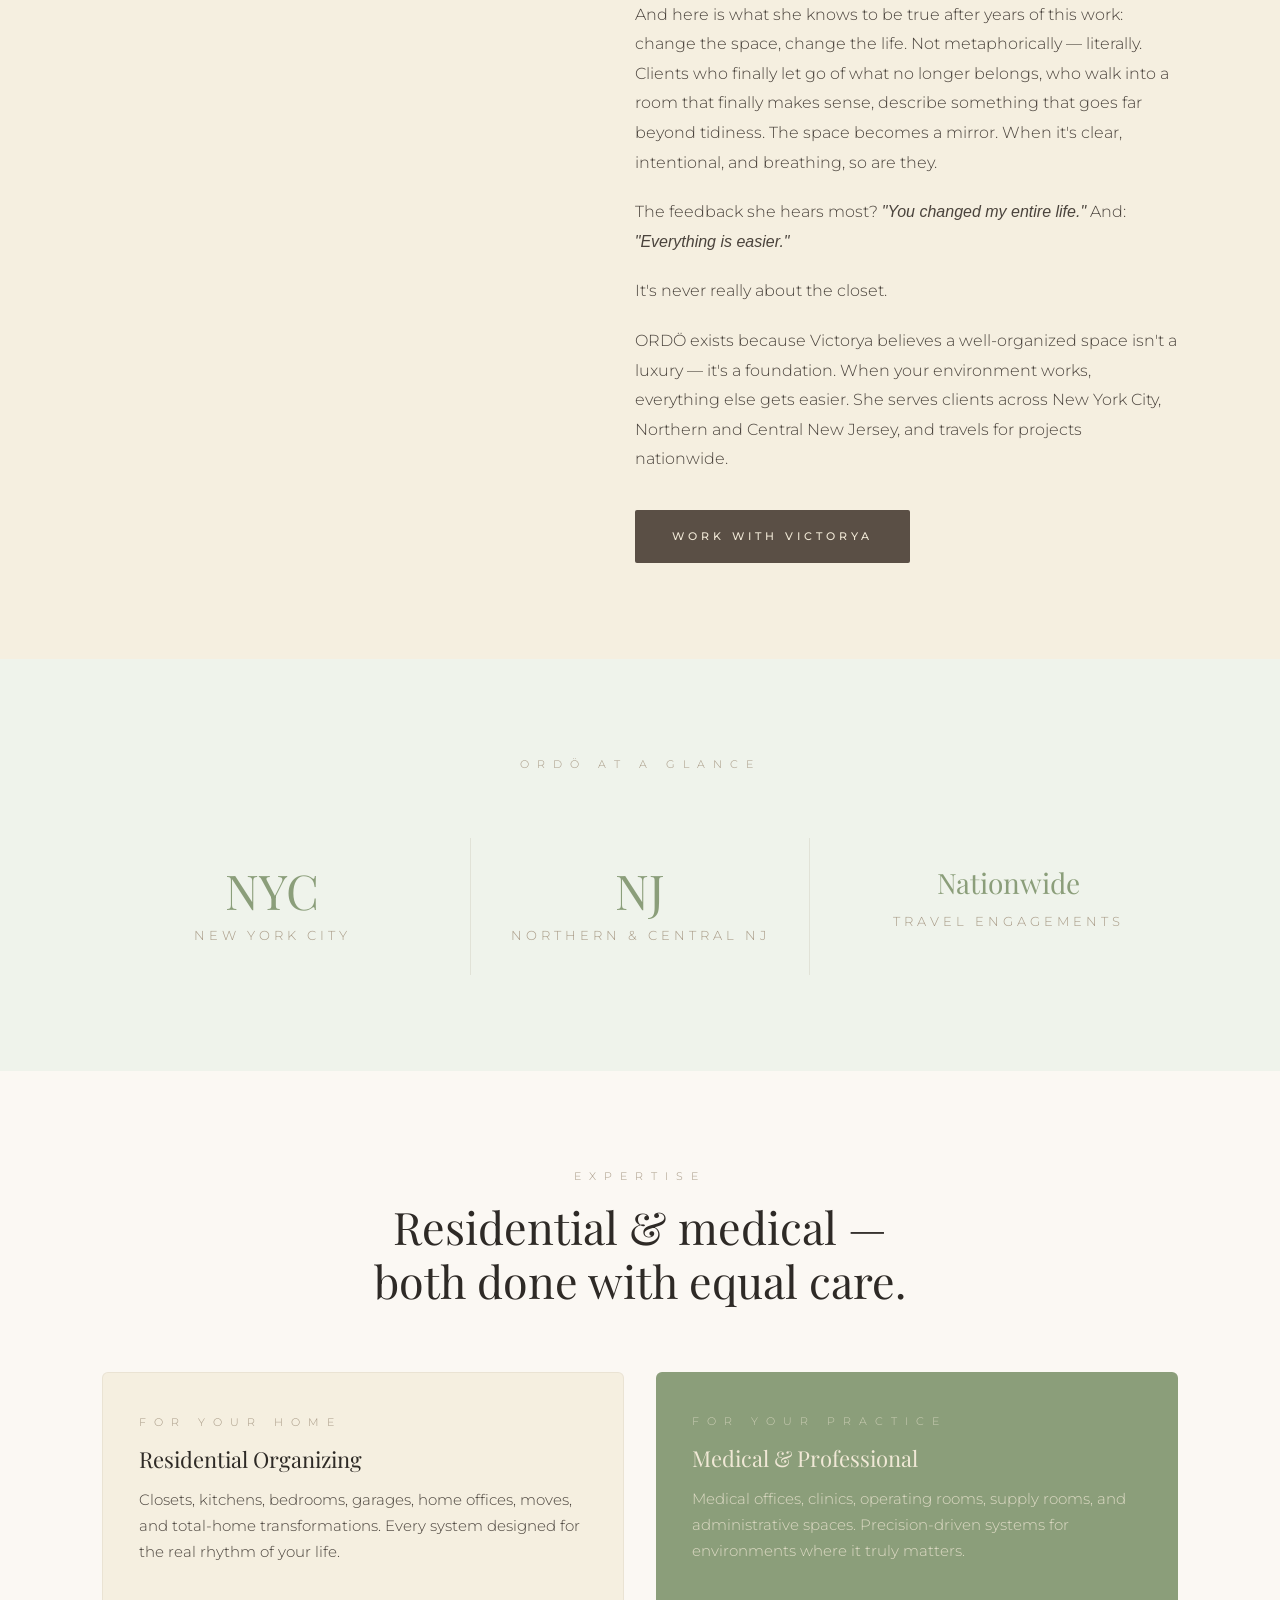
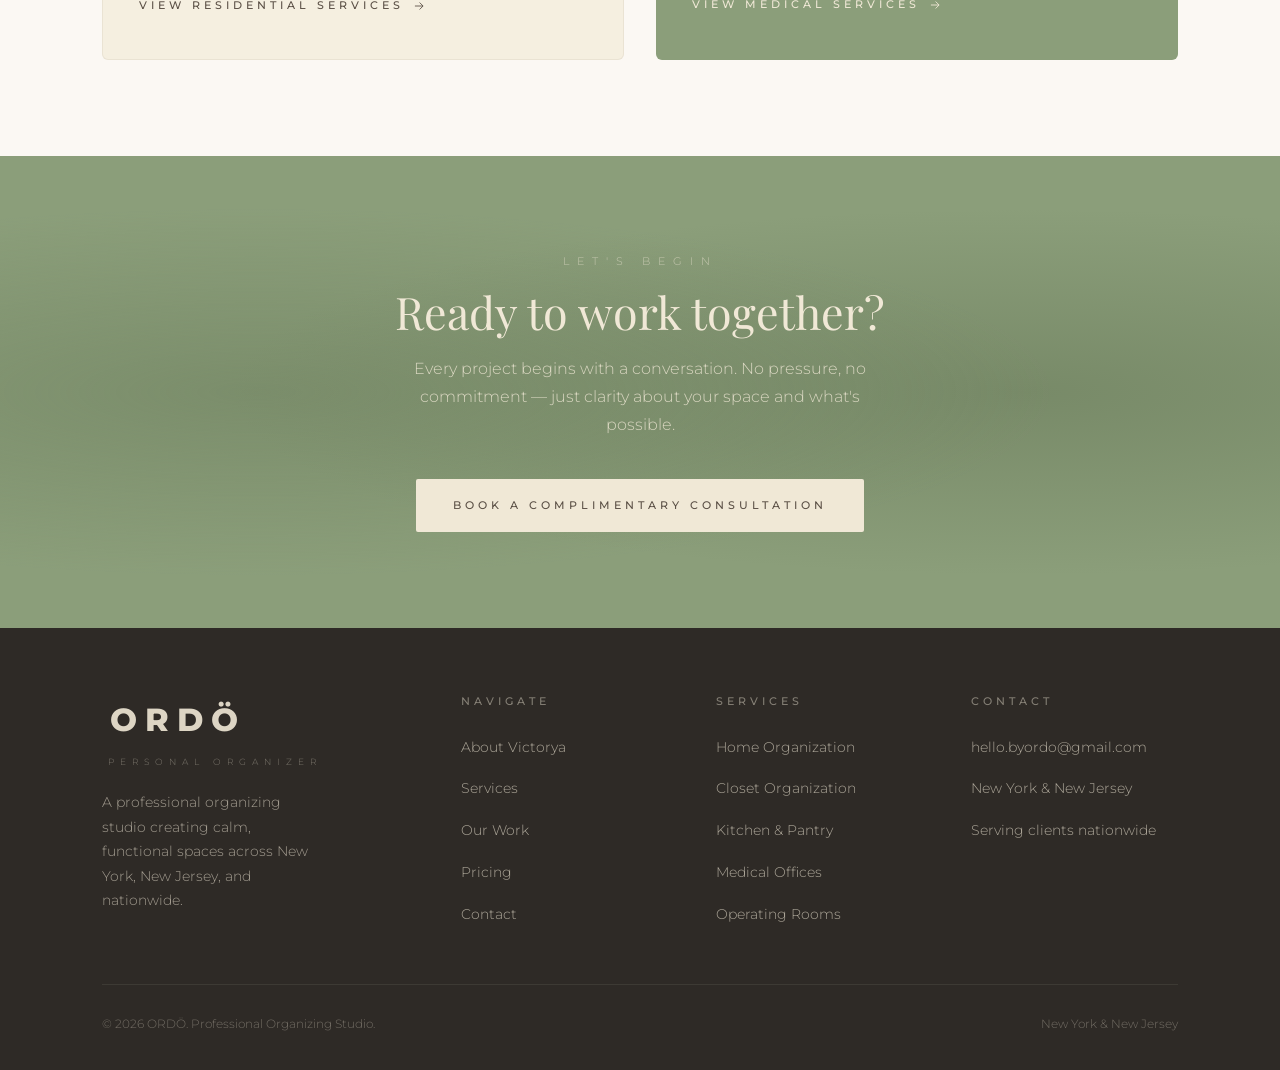
==== commit 6ff19d83: "Enhance hero silk texture and lighten inner page-heroes - Hero: replace flat radial gradients with 5" ====
--- a/about.html
+++ b/about.html
@@ -47,7 +47,7 @@
     <!-- ── Page Hero ── -->
     <div class="page-hero">
       <div class="container">
-        <span class="eyebrow" style="color:rgba(240,232,214,.65)">The Person Behind the Practice</span>
+        <span class="eyebrow">The Person Behind the Practice</span>
         <h1>Some people discover their calling.<br>Victorya was born into hers.</h1>
         <p>She started organizing her bedroom as a child. Today she organizes operating rooms. The instinct was always the same — only the scale changed.</p>
       </div>
--- a/css/style.css
+++ b/css/style.css
@@ -191,9 +191,16 @@
   min-height: 100vh;
   background: var(--sage);
   background-image:
-    radial-gradient(ellipse at 15% 60%, rgba(107,125,92,.55) 0%, transparent 55%),
-    radial-gradient(ellipse at 85% 25%, rgba(139,158,122,.35) 0%, transparent 50%),
-    radial-gradient(ellipse at 55% 85%, rgba(91,108,77,.45) 0%, transparent 50%);
+    /* light catching the top-left fold */
+    radial-gradient(ellipse 80% 55% at 10% 22%, rgba(188,208,172,.60) 0%, transparent 58%),
+    /* diagonal sheen sweeping across the fabric body */
+    radial-gradient(ellipse 130% 38% at 52% 48%, rgba(168,188,152,.28) 0%, transparent 52%),
+    /* soft highlight — right shoulder */
+    radial-gradient(ellipse 55% 65% at 90% 18%, rgba(178,198,162,.38) 0%, transparent 50%),
+    /* deep fold shadow — lower left */
+    radial-gradient(ellipse 65% 55% at 18% 88%, rgba(68,84,58,.48) 0%, transparent 52%),
+    /* fold shadow — lower right */
+    radial-gradient(ellipse 70% 60% at 86% 82%, rgba(76,92,64,.44) 0%, transparent 55%);
   display: flex;
   align-items: center;
   justify-content: center;
@@ -224,6 +231,10 @@
   text-indent: 14px;
   color: var(--ivory);
   line-height: 1;
+  text-shadow:
+    0 0 80px rgba(200,212,189,.42),
+    0 0 28px rgba(200,212,189,.28),
+    0 0 6px  rgba(240,232,214,.18);
 }
 .hero-lockup-rule {
   width: min(360px, 58vw);
@@ -854,14 +865,12 @@
 /* ── Page header (inner pages) ── */
 .page-hero {
   padding: calc(var(--nav-h) + 72px) 32px 72px;
-  background: var(--sage);
-  background-image:
-    radial-gradient(ellipse at 20% 50%, rgba(107,125,92,.5) 0%, transparent 55%),
-    radial-gradient(ellipse at 80% 30%, rgba(91,108,77,.4) 0%, transparent 50%);
+  background: var(--linen);
+  border-bottom: 1px solid rgba(139,158,122,.14);
   text-align: center;
 }
-.page-hero h1 { color: var(--ivory); font-style: italic; }
-.page-hero p  { color: rgba(240,232,214,.8); font-size: 16px; max-width: 560px; margin: 16px auto 0; }
+.page-hero h1 { color: var(--charcoal); font-style: italic; }
+.page-hero p  { color: var(--charcoal-lt); font-size: 16px; max-width: 560px; margin: 16px auto 0; }
 
 /* ── Responsive ── */
 @media (max-width: 1024px) {
